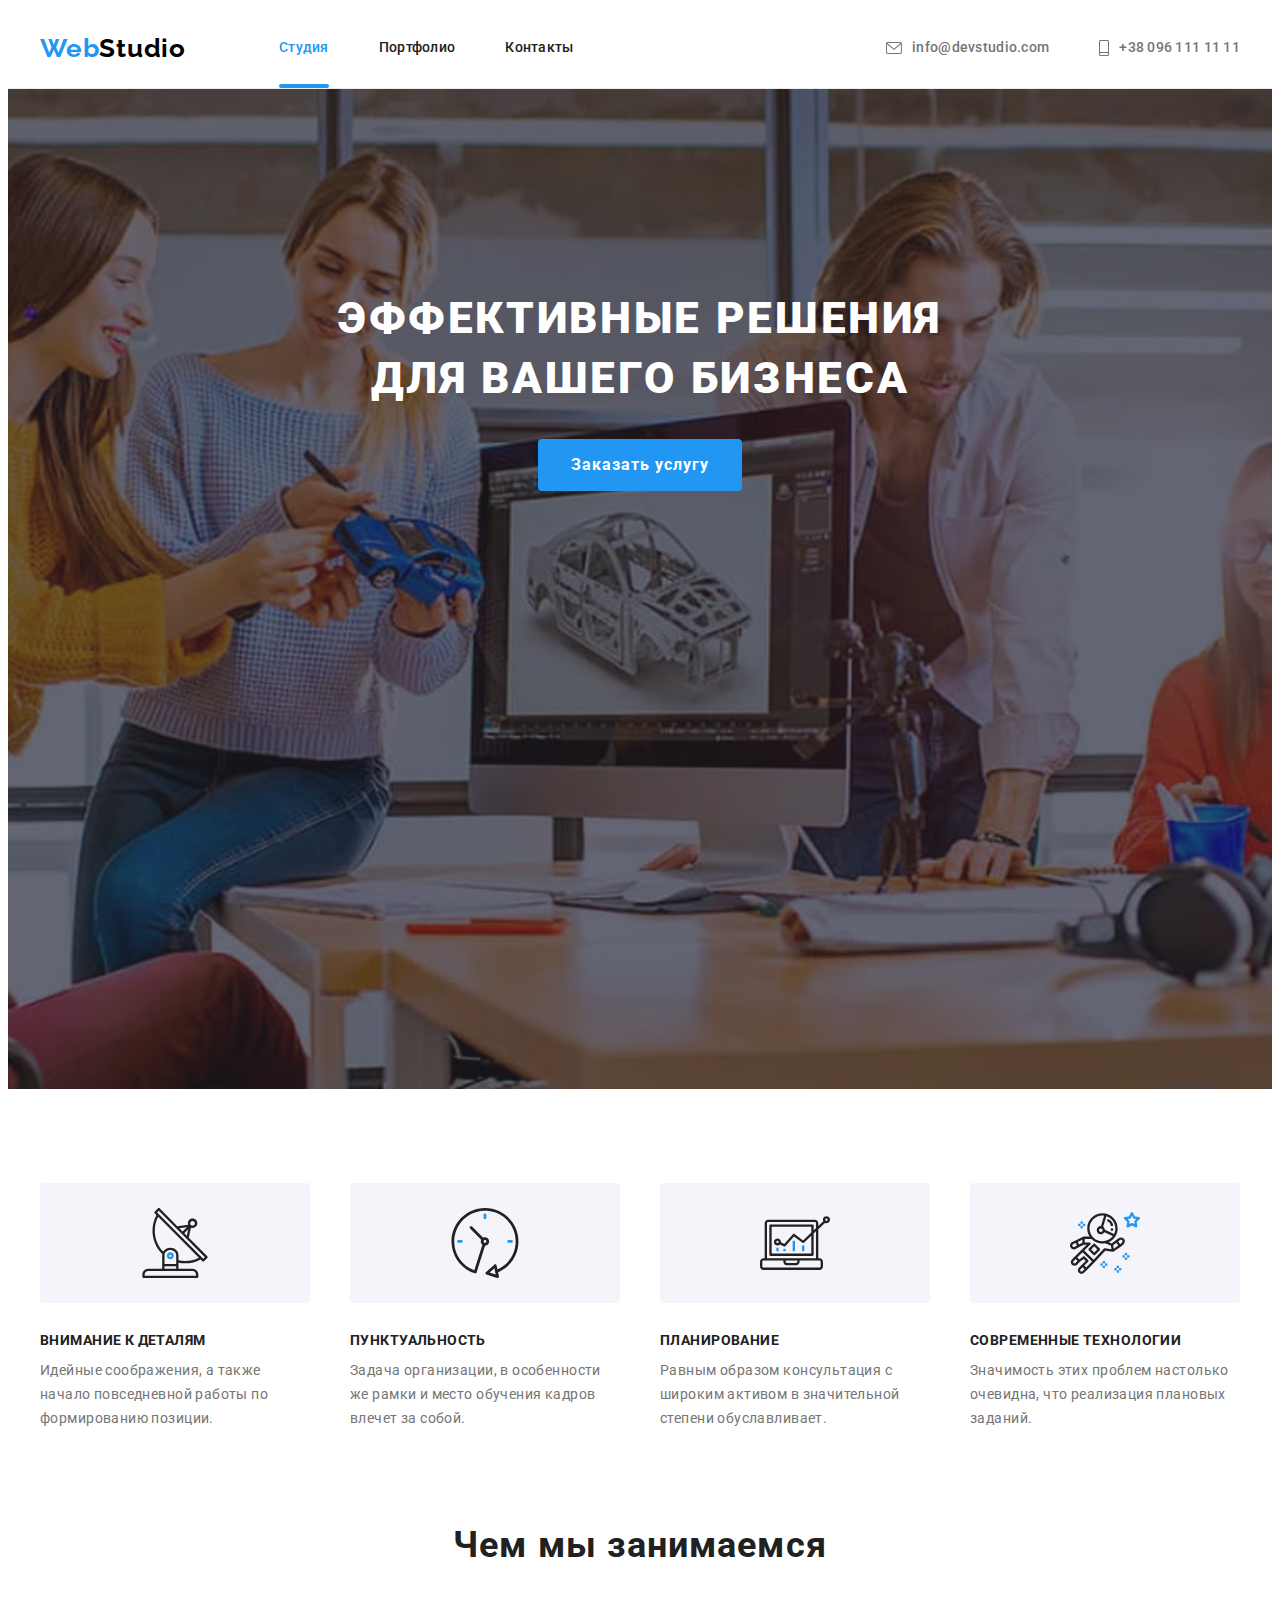
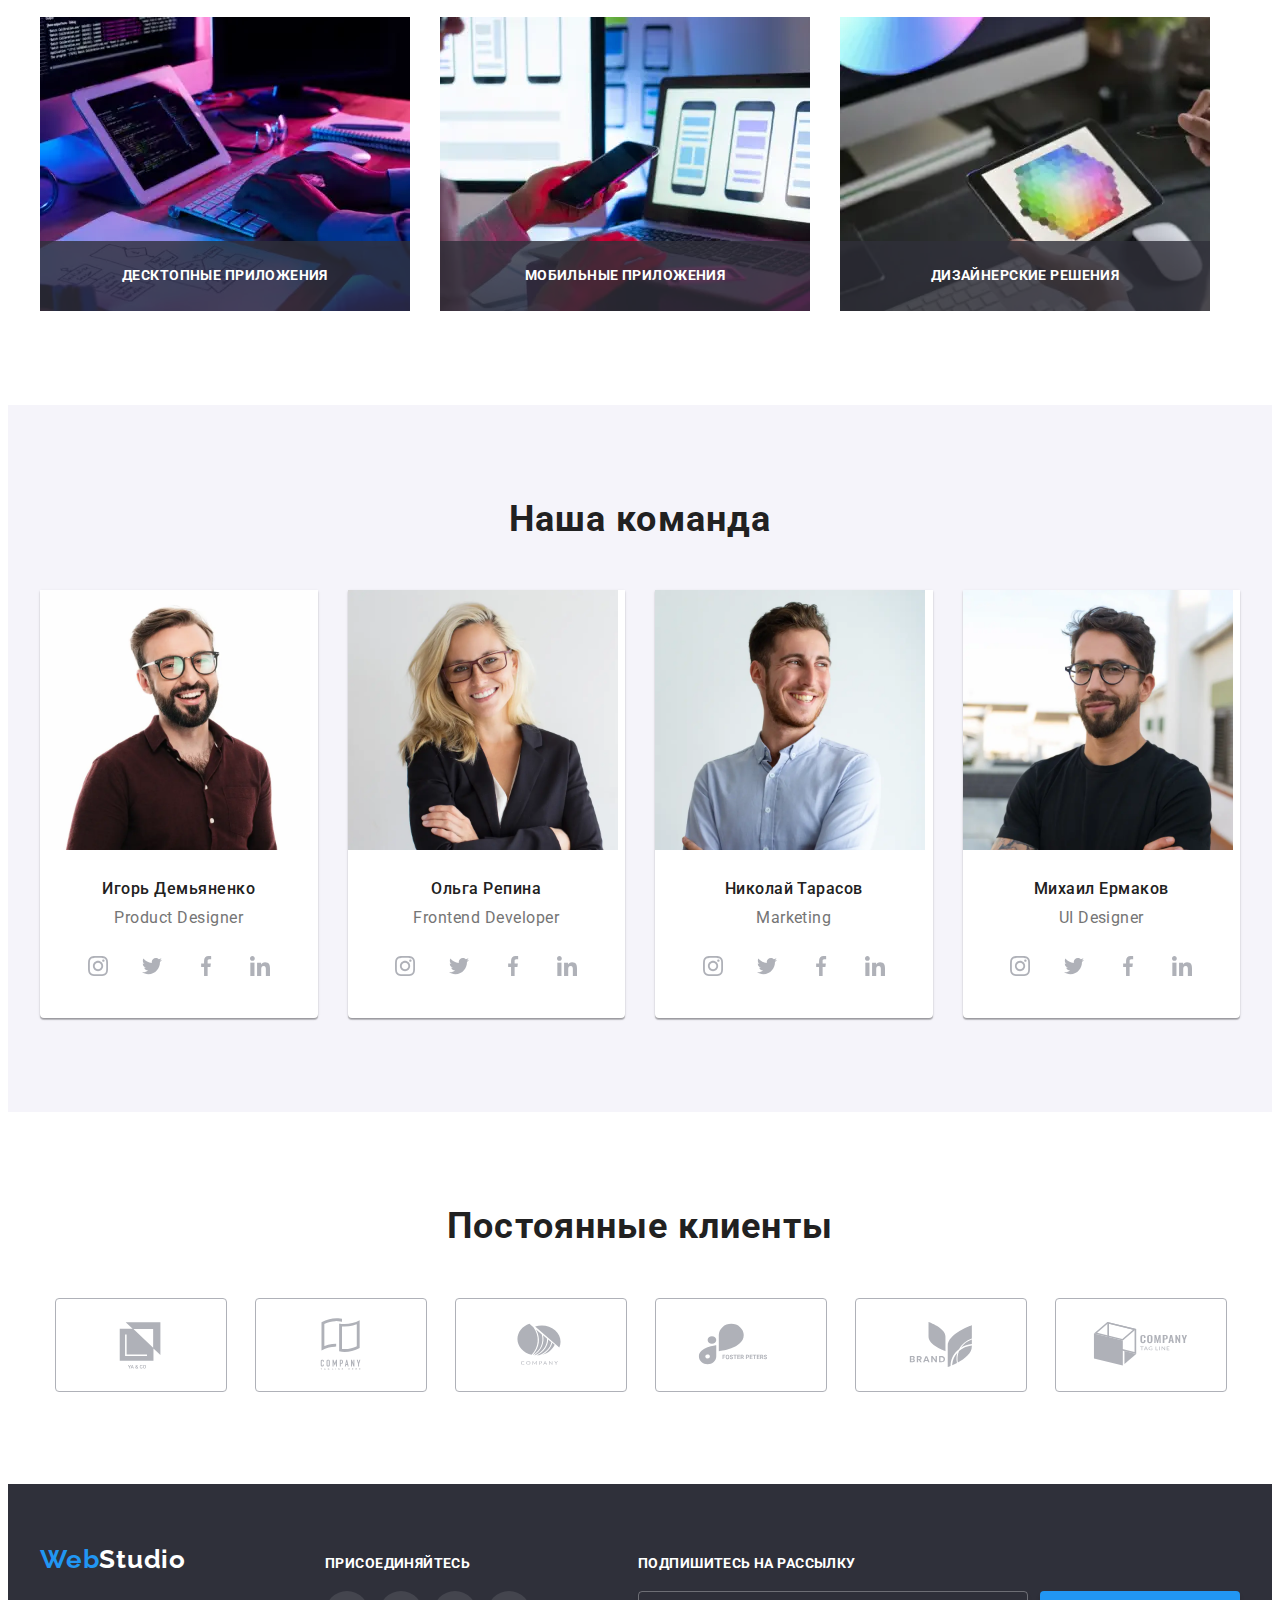
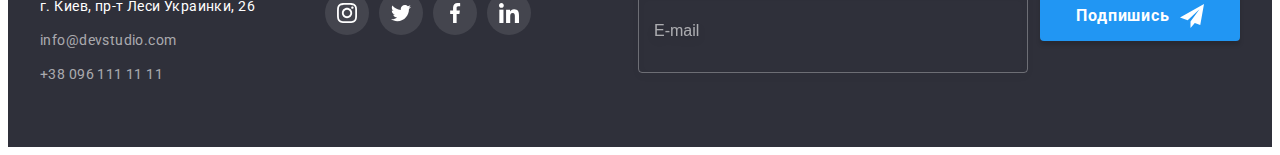
==== index.html @ 3ea46f01 "basic files for homework 7" ====
<!DOCTYPE html>
<html lang="ru">

<head>
  <meta charset="UTF-8" />
  <meta http-equiv="X-UA-Compatible" content="IE=edge" />
  <meta name="viewport" content="width=device-width, initial-scale=1.0" />
  <title>Studio</title>
  <link rel="preconnect" href="https://fonts.googleapis.com" />
  <link rel="preconnect" href="https://fonts.gstatic.com" crossorigin />
  <link href="https://fonts.googleapis.com/css2?family=Raleway:wght@700&family=Roboto:wght@400;500;700;900&display=swap"
    rel="stylesheet" />
  <link rel="stylesheet" href="https://cdnjs.cloudflare.com/ajax/libs/modern-normalize/1.1.0/modern-normalize.min.css"
    integrity="sha512-wpPYUAdjBVSE4KJnH1VR1HeZfpl1ub8YT/NKx4PuQ5NmX2tKuGu6U/JRp5y+Y8XG2tV+wKQpNHVUX03MfMFn9Q=="
    crossorigin="anonymous" referrerpolicy="no-referrer" />
  <link rel="stylesheet" href="./css/styles.css" />
</head>

<body>
  <!-- Header-->
  <header class="header">
    <div class="container">
      <!--Main Navigation-->
      <nav class="header-nav">
        <a href="./index.html" lang="en" class="header-logo link">
          <span class="logo-accent">Web</span>Studio
        </a>
        <ul class="header-list list">
          <li class="header-item">
            <a href="" class="header-link link active">Студия</a>
          </li>
          <li class="header-item">
            <a href="./portfolio.html" class="header-link link">Портфолио</a>
          </li>
          <li class="header-item">
            <a href="" class="header-link link"> Контакты</a>
          </li>
        </ul>
      </nav>
      <!-- Header Contacts-->
      <ul class="header-contacts-list list">
        <li class="header-item">
          <a href="mailto:info@devstudio.com" class="header-email link">
            <svg class="heder-mail-icon" width="16" height="12">
              <use href="./images/icons.svg#mail"></use>
            </svg>
            info@devstudio.com</a>
        </li>
        <li class="header-item">
          <a href="tel:+380961111111" class="header-tel link">
            <svg class="heder-tel-icon" width="10" height="16">
              <use href="./images/icons.svg#tel"></use>
            </svg>
            +38 096 111 11 11</a>
        </li>
      </ul>
    </div>
  </header>
  <!-- Main Content-->
  <main>
    <!-- Hero-->
    <section class="hero">

      <div class="container">
        <h1 class="hero-title">Эффективные решения для вашего бизнеса</h1>
        <button type="button" class="hero-btn" data-modal-open>Заказать услугу</button>
      </div>

    </section>
    <!-- Features-->
    <section class="features">
      <div class="container">
        <h2 class="features-title visually-hidden">Наши особенности</h2>
        <ul class="features-list list">
          <li class="features-item">
            <div class="features-thumb">
              <svg class="features-icon" width="70" height="70">
                <use href="./images/icons.svg#antenna"></use>
              </svg>
            </div>
            <h3 class="features-subtitle">Внимание к деталям</h3>
            <p class="features-text">
              Идейные соображения, а также начало повседневной работы по формированию позиции.
            </p>
          </li>
          <li class="features-item">
            <div class="features-thumb">
              <svg class="features-icon" width="70" height="70">
                <use href="./images/icons.svg#clock"></use>
              </svg>
            </div>
            <h3 class="features-subtitle">Пунктуальность</h3>
            <p class="features-text">
              Задача организации, в особенности же рамки и место обучения кадров влечет за собой.
            </p>
          </li>
          <li class="features-item">
            <div class="features-thumb">
              <svg class="features-icon" width="70" height="70">
                <use href="./images/icons.svg#diagram"></use>
              </svg>
            </div>
            <h3 class="features-subtitle">Планирование</h3>
            <p class="features-text">
              Равным образом консультация с широким активом в значительной степени обуславливает.
            </p>
          </li>
          <li class="features-item">
            <div class="features-thumb">
              <svg class="features-icon" width="70" height="70">
                <use href="./images/icons.svg#astronaut"></use>
              </svg>
            </div>
            <h3 class="features-subtitle">Современные технологии</h3>
            <p class="features-text">
              Значимость этих проблем настолько очевидна, что реализация плановых заданий.
            </p>
          </li>
        </ul>
      </div>

    </section>
    <!-- PRODUCTS -->
    <section class="products">
      <div class="container">
        <h2 class="products-title">Чем мы занимаемся</h2>
        <ul class="products-list list">
          <li class="products-item">
            <img src="./images/box1.webp" alt="Десктопные приложения" width="370" />
            <h3 class="products-item-title">Десктопные приложения</h3>
          </li>
          <li class="products-item">
            <img src="./images/box2.webp" alt="Мобильные приложения" width="370" />
            <h3 class="products-item-title">Мобильные приложения</h3>
          </li>
          <li class="products-item">
            <img src="./images/box3.webp" alt="Дизайнерские решения" width="370" />
            <h3 class="products-item-title">Дизайнерские решения</h3>
          </li>
        </ul>
      </div>
    </section>
    <!--  Our team-->
    <section class="team">
      <div class="container">
        <h2 class="team-title">Наша команда</h2>
        <ul class="team-list list">
          <li class="team-item">
            <img src="./images/photo1.webp" alt="Игорь Демьяненко - разработчик продукта" width="270" />
            <div class="team-title-wrap">
              <h3 class="team-subtitle">Игорь Демьяненко</h3>
              <p lang="en" class="team-text">Product Designer</p>
              <ul class="masters-soc-list list">
                <li class="masters-soc-item"><a href="" class="master-soc-link link">
                    <svg class="masters-soc-icon" width="20" height="20">
                      <use href="./images/icons.svg#instagram"></use>
                    </svg>
                  </a></li>
                <li class="masters-soc-item"><a href="" class="master-soc-link link">
                    <svg class="masters-soc-icon" width="20" height="20">
                      <use href="./images/icons.svg#twitter"></use>
                    </svg>
                  </a></li>
                <li class="masters-soc-item"><a href="" class="master-soc-link link">
                    <svg class="masters-soc-icon" width="20" height="20">
                      <use href="./images/icons.svg#facebook"></use>
                    </svg>
                  </a></li>
                <li class="masters-soc-item"><a href="" class="master-soc-link link">
                    <svg class="masters-soc-icon" width="20" height="20">
                      <use href="./images/icons.svg#linkedin"></use>
                    </svg>
                  </a></li>
              </ul>
            </div>
          </li>
          <li class="team-item">
            <img src="./images/photo2.webp" alt="Ольга Репина - фронтенд разработчик" width="270" />
            <div class="team-title-wrap">
              <h3 class="team-subtitle">Ольга Репина</h3>
              <p lang="en" class="team-text">Frontend Developer</p>
              <ul class="masters-soc-list list">
                <li class="masters-soc-item"><a href="" class="master-soc-link link">
                    <svg class="masters-soc-icon" width="20" height="20">
                      <use href="./images/icons.svg#instagram"></use>
                    </svg>
                  </a></li>
                <li class="masters-soc-item"><a href="" class="master-soc-link link">
                    <svg class="masters-soc-icon" width="20" height="20">
                      <use href="./images/icons.svg#twitter"></use>
                    </svg>
                  </a></li>
                <li class="masters-soc-item"><a href="" class="master-soc-link link">
                    <svg class="masters-soc-icon" width="20" height="20">
                      <use href="./images/icons.svg#facebook"></use>
                    </svg>
                  </a></li>
                <li class="masters-soc-item"><a href="" class="master-soc-link link">
                    <svg class="masters-soc-icon" width="20" height="20">
                      <use href="./images/icons.svg#linkedin"></use>
                    </svg>
                  </a></li>
              </ul>
            </div>
          </li>
          <li class="team-item">
            <img src="./images/photo3.webp" alt="Николай Тарасов - маркетинг менеджер" width="270" />
            <div class="team-title-wrap">
              <h3 class="team-subtitle">Николай Тарасов</h3>
              <p lang="en" class="team-text">Marketing</p>
              <ul class="masters-soc-list list">
                <li class="masters-soc-item"><a href="" class="master-soc-link link">
                    <svg class="masters-soc-icon" width="20" height="20">
                      <use href="./images/icons.svg#instagram"></use>
                    </svg>
                  </a></li>
                <li class="masters-soc-item"><a href="" class="master-soc-link link">
                    <svg class="masters-soc-icon" width="20" height="20">
                      <use href="./images/icons.svg#twitter"></use>
                    </svg>
                  </a></li>
                <li class="masters-soc-item"><a href="" class="master-soc-link link">
                    <svg class="masters-soc-icon" width="20" height="20">
                      <use href="./images/icons.svg#facebook"></use>
                    </svg>
                  </a></li>
                <li class="masters-soc-item"><a href="" class="master-soc-link link">
                    <svg class="masters-soc-icon" width="20" height="20">
                      <use href="./images/icons.svg#linkedin"></use>
                    </svg>
                  </a></li>
              </ul>
            </div>
          </li>
          <li class="team-item">
            <img src="./images/photo4.webp" alt="Михаил Ермаков - разработчик интерфейса" width="270" />
            <div class="team-title-wrap">
              <h3 class="team-subtitle">Михаил Ермаков</h3>
              <p lang="en" class="team-text">UI Designer</p>
              <ul class="masters-soc-list list">
                <li class="masters-soc-item"><a href="" class="master-soc-link link">
                    <svg class="masters-soc-icon" width="20" height="20">
                      <use href="./images/icons.svg#instagram"></use>
                    </svg>
                  </a></li>
                <li class="masters-soc-item"><a href="" class="master-soc-link link">
                    <svg class="masters-soc-icon" width="20" height="20">
                      <use href="./images/icons.svg#twitter"></use>
                    </svg>
                  </a></li>
                <li class="masters-soc-item"><a href="" class="master-soc-link link">
                    <svg class="masters-soc-icon" width="20" height="20">
                      <use href="./images/icons.svg#facebook"></use>
                    </svg>
                  </a></li>
                <li class="masters-soc-item"><a href="" class="master-soc-link link">
                    <svg class="masters-soc-icon" width="20" height="20">
                      <use href="./images/icons.svg#linkedin"></use>
                    </svg>
                  </a></li>
              </ul>
            </div>
          </li>
        </ul>
      </div>
    </section>
    <section class="clients">
      <div class="container">
        <h2 class="clients-title">Постоянные клиенты</h2>
        <ul class="clients-list list">
          <li class="clients-item">
            <a href="" class="clients-link">
              <svg class="clients-icon" width="106" height="60">
                <use href="./images/icons.svg#clients1"></use>
              </svg>
            </a>
          </li>
          <li class="clients-item">
            <a href="" class="clients-link">
              <svg class="clients-icon" width="106" height="60">
                <use href="./images/icons.svg#clients2"></use>
              </svg>
            </a>
          </li>
          <li class="clients-item">
            <a href="" class="clients-link">
              <svg class="clients-icon" width="106" height="60">
                <use href="./images/icons.svg#clients3"></use>
              </svg>
            </a>
          </li>
          <li class="clients-item">
            <a href="" class="clients-link">
              <svg class="clients-icon" width="106" height="60">
                <use href="./images/icons.svg#clients"></use>
              </svg>
            </a>
          </li>
          <li class="clients-item">
            <a href="" class="clients-link">
              <svg class="clients-icon" width="106" height="60">
                <use href="./images/icons.svg#clients5"></use>
              </svg>
            </a>
          </li>
          <li class="clients-item">
            <a href="" class="clients-link">
              <svg class="clients-icon" width="106" height="60">
                <use href="./images/icons.svg#clients6"></use>
              </svg>
            </a>
          </li>

        </ul>
      </div>
    </section>

  </main>
  <!--Footer-->
  <footer class="footer">
    <div class="container">
      <div class="footer-address-wrap">
        <a href="./index.html" lang="en" class="footer-logo link">
          <span class="logo-accent">Web</span>Studio
        </a>
        <address class="address">
          <ul class="footer-list list">
            <li class="footer-item">
              <a href="" class="footer-address link"> г. Киев, пр-т Леси Украинки, 26</a>
            </li>
            <li class="footer-item">
              <a href="mailto:info@devstudio.com" class="footer-email link">info@devstudio.com</a>
            </li>
            <li class="footer-item">
              <a href="tel:+380961111111" class="footer-tel link">+38 096 111 11 11</a>
            </li>
          </ul>
        </address>
      </div>
      <div class="footer-soc">
        <p class="footer-soc-title">присоединяйтесь</p>
        <ul class="footer-soc-list list">
          <li class="footer-soc-item"><a href="" class="footer-soc-link link">
              <svg class="footer-soc-icon" width="20" height="20">
                <use href="./images/icons.svg#instagram"></use>
              </svg>
            </a></li>
          <li class="footer-soc-item"><a href="" class="footer-soc-link link">
              <svg class="footer-soc-icon" width="20" height="20">
                <use href="./images/icons.svg#twitter"></use>
              </svg>
            </a></li>
          <li class="footer-soc-item"><a href="" class="footer-soc-link link">
              <svg class="footer-soc-icon" width="20" height="20">
                <use href="./images/icons.svg#facebook"></use>
              </svg>
            </a></li>
          <li class="footer-soc-item"><a href="" class="footer-soc-link link">
              <svg class="footer-soc-icon" width="20" height="20">
                <use href="./images/icons.svg#linkedin"></use>
              </svg>
            </a></li>
        </ul>
      </div>
      <div class="footer-connect">
        <p class="footer-soc-title">Подпишитесь на рассылку
        </p>
        <form class="subscribe-form">
          <label for="subscribe-email" class="input-label visually-hidden">E-mail</label>
          <input type="email" name="subscribe-email" placeholder="E-mail" class="subscribe-input" required
            id="subscribe-email">
          <button type="submit" class="hero-btn subscribe-btn">Подпишись
            <svg class="footer-subscribe-icon" width="24" height="24">
              <use href="./images/icons.svg#icon-send"></use>
            </svg>
          </button>
        </form>
      </div>
    </div>
  </footer>
  <div class="backdrop is-hidden" data-modal>
    <div class="modal">
      <button type="button" class="modal-close-btn" data-modal-close>
        <svg class="close-btn" width="18" height="18">
          <use href="./images/icons.svg#close"></use>
        </svg>
      </button>
      <p class="modal-title">Оставьте свои данные, мы вам перезвоним</p>
      <form class="modal-form">
        <div class="modal-field">

          <label for="user-name" class="input-label">Имя</label>
          <div class="input-wrap">
            <input type="text" name="user-name" class="modal-input" required id="user-name">
            <svg class="input-icon" width="12" height="12">
              <use href="./images/icons.svg#person"></use>
            </svg>
          </div>
        </div>
        <div class="modal-field">
          <label for="user-tel" class="input-label">Телефон</label>
          <div class="input-wrap">
            <input type="tel" name="user-tel" class="modal-input" required maxlength="10" id="user-tel">
            <svg class="input-icon" width="12" height="12">
              <use href="./images/icons.svg#tel2"></use>
            </svg>
          </div>
        </div>
        <div class="modal-field">
          <label for="user-email" class="input-label">Почта</label>
          <div class="input-wrap">
            <input type="email" name="user-email" class="modal-input" required id="user-email">
            <svg class="input-icon" width="12" height="12">
              <use href="./images/icons.svg#email"></use>
            </svg>
          </div>
        </div>
        <div class="modal-field margin-btm-20">
          <label for="modal-text" class="input-label">Коментарий</label>
          <textarea name="modal-text" id="modal-text" class="modal-text" placeholder="Введите текст"></textarea>
        </div>
        <div class="modal-field margin-btm-30">
          <input type="checkbox" name="privacy" id="privacy" class="input-check visually-hidden">
          <label for="privacy" class="check-text">Соглашаюсь с рассылкой и принимаю <a href=""> Условия
              договора</a></label>
        </div>
        <button type="submit" class="hero-btn">Отправить</button>
      </form>
    </div>
  </div>
  <script src="./js/modal.js"></script>
</body>

</html>
---- css/styles.css ----
:root {
    --logo-dark-color:#000000;
    --logo-light-color: #FFFFFF;;
    --header-nav-color:#212121;
    --header-contacts-color:#757575;
    --main-title-color: #ffffff;
    --second-title-color: #212121;
    --border-check-color: #212121;
    --main-text-color: #757575;
    --accent-color: #2196F3;
    --main-btn-color: #2196F3;
    --second-btn-color: #F5F4FA;
    --main-bg-color: #2F303A;
    --team-card-bg: #FFFFFF;
    --footer-contacts-color: rgba(255, 255, 255, 0.6);
    --main-font: "Roboto", sans-serif;
}


/* ---------- reset styles -------------*/
p, h1, h2, h3, h4, h5, h6 {
    margin: 0;
}

ul {
    margin: 0;
    padding-left: 0;
}

button {
    cursor: pointer;
}

a {
    color: inherit;
}

img {
    display: block;
}

body {
    font-family: var(--main-font);
    color: var(--main-text-color);
}

.list {
    list-style: none;
}

.link {
    text-decoration: none;
}

a.active {
    color: var(--accent-color);
    position: relative;
}

a.active::after {
    content: '';
    display: block;
    height: 4px;
    width: 100%;
    background: var(--accent-color);
    border-color: var(--accent-color);
    border-radius: 2px;
    position:absolute;
bottom: 0;
}


.visually-hidden {
    position: absolute;
    white-space: nowrap;
    width: 1px;
    height: 1px;
    overflow: hidden;
    border: 0;
    padding: 0;
    clip: rect(0, 0, 0, 0);
    clip-path: inset(50%);
    margin: -1px;
}

.container {
    width: 1200px;
    margin: 0 auto;
    padding-left: 15px;
    padding-right: 15px;

}


/*--------- HEADER STYLES --------- */
.header {
    border-bottom: 1px solid #ECECEC;
    
}
.header .container {
    display: flex;
    align-items: center;
}

.header-nav {
    display: flex;
    align-items: center;
}


.header-logo {
    font-family: 'Raleway';
    font-weight: 700;
    font-size: 26px;
    line-height: 1.19;
    letter-spacing: 0.03em;
    color: var(--logo-dark-color);
    margin-right: 93px;
    padding: 24px 0;
}

.logo-accent   {
    color:var(--accent-color);
}

.header-link,
.header-tel,
.header-email {
    font-weight: 500;
    font-size: 14px;
    line-height: 1.14;
    letter-spacing: 0.02em;
    color: var(--header-nav-color);
    display: inline-block;
    padding: 32px 0;
    transition: color 250ms cubic-bezier(0.4, 0, 0.2, 1);
    
        
}

.header-tel,
.header-email {
    color: var(--header-contacts-color);
    display: flex;
    justify-content: center;
    align-items: center;
    
}

.heder-mail-icon,
.heder-tel-icon {
    margin-right: 10px;
    fill: currentColor;
}


.header-link:hover,
.header-link:focus,
.header-tel:hover,
.header-tel:focus,
.header-email:hover,
.header-email:focus {
    color: var(--accent-color);
}


.header-list, .header-contacts-list {
    display: flex;
    align-items: center;
}

.header-item:not(:last-child) {
    margin-right: 50px;
}


.header-contacts-list {
    margin-left: auto;
}



/*--------- HERO STYLES --------- */
.hero {
    background-color: var(--main-bg-color);
    max-width: 1600px;
        
        height: 600px;
        margin: 0 auto;
        background-image:
            linear-gradient(to right, rgba(47, 48, 58, 0.4), rgba(47, 48, 58, 0.4)),
            url(../images/herobg.jpg);
        background-repeat: no-repeat;
        background-position: center;
        background-size: cover;
        padding: 200px 0;
}

/*--- 
.hero-bg {
    width: 1600px;
    min-width: 1200px;
    height: 600px;
    margin: 0 auto;
    background-image:
        linear-gradient(to right, rgba(47, 48, 58, 0.4), rgba(47, 48, 58, 0.4)),
        url(../images/herobg.jpg);
    background-repeat: no-repeat;
    background-position: center;
    background-size: cover;

}
*/
    
.hero .container{
    text-align: center;
    
    
}

.hero-title {
    font-weight: 900;
    font-size: 44px;
    line-height: 1.36;
    letter-spacing: 0.06em;
    text-transform: uppercase;
    color:var(--main-title-color);
    max-width: 696px;
    display: block;
    margin: 0 auto;
    margin-bottom: 30px;
    
}

.hero-btn {
    font-family: inherit;
    font-weight: 700;
    font-size: 16px;
    line-height: 1.88;
    letter-spacing: 0.06em;
    color: #FFFFFF;
    background: var(--main-btn-color);
    display: block;
    min-width: 200px;
    min-height: 50px;
    padding: 10px 32px;
    border: 1px solid transparent;
    border-radius: 4px;
    margin: 0 auto;
    transition: background 250ms cubic-bezier(0.4, 0, 0.2, 1);
    transition: box-shadow 250ms cubic-bezier(0.4, 0, 0.2, 1);

}

.hero-btn:hover,
.hero-btn:focus {
    background: #188CE8;
    box-shadow: 0px 4px 4px rgba(0, 0, 0, 0.15);
}
 
/*--------- Features STYLES --------- */
.features {
    padding-top: 94px;
    padding-bottom: 94px;
}

.features-list {
    display: flex;
    justify-content: space-between;
}

.features-item {
    width: 270px;
}

.features-thumb {
    height: 120px;
    margin-bottom: 30px;
    display: flex;
    justify-content: center;
    align-items: center;
    background: #F5F4FA;
    border-radius: 4px;

}


.features-item + .features-item {
    margin-left: 30px;
}

.features-subtitle {
    font-weight: 700;
    font-size: 14px;
    line-height: 1.14;
    letter-spacing: 0.03em;
    text-transform: uppercase;
    color: var(--second-title-color);
    margin-bottom: 10px;
}

.features-text {
    font-size: 14px;
    line-height: 1.71;
    letter-spacing: 0.03em;
}

/*--------- Products STYLES --------- */

.products {
    padding-bottom: 94px;
}

.products-list {
    display: flex;
}

.products-item {

position: relative;
}

.products-item +.products-item {
    margin-left: 30px;
}


.products-item-title {
    display: flex;
    font-style: normal;
font-weight: 700;
font-size: 14px;
line-height: 1.14;
text-align: center;
letter-spacing: 0.03em;
text-transform: uppercase;
background: rgba(47, 48, 58, 0.8);
color: #FFFFFF;
width: 100%;
height: 70px;
position: absolute;
left: 0;
bottom: 0;
align-items: center;
justify-content: center;
}

.products-title {
    font-weight: 700;
    font-size: 36px;
    line-height: 1.16;
    text-align: center;
    letter-spacing: 0.03em;
    color: var(--second-title-color);
    margin-bottom: 50px;
}

/*--------- TEAM STYLES --------- */

.team {
    background-color: #F5F4FA;
    padding-top: 94px;
    padding-bottom: 94px;
}

.team-list {
    display: flex;
    margin: -15px;
}

.team-item {
    flex-basis: calc(100% / 3 - 30px);
    margin: 15px;
    
    background-color: var(--team-card-bg);
    box-shadow: 0px 1px 3px rgba(0, 0, 0, 0.12),
     0px 1px 1px rgba(0, 0, 0, 0.14),
      0px 2px 1px rgba(0, 0, 0, 0.2);
    border-radius: 0px 0px 4px 4px;
   
}

.team-title-wrap {
    padding: 30px 0;
}



.team-title {
    font-weight: 700;
    font-size: 36px;
    line-height: 1.16;
    text-align: center;
    letter-spacing: 0.03em;
    color: var(--second-title-color);
    margin-bottom: 50px;
}


.team-subtitle {
    font-weight: 500;
    font-size: 16px;
    line-height: 1.18;
    text-align: center;
    letter-spacing: 0.03em;
    color: var(--second-title-color);
    margin-bottom: 10px;
}

.team-text {
    font-size: 16px;
    line-height: 1.18;
    text-align: center;
    letter-spacing: 0.03em;
    margin-bottom: 16px;
}

.masters-soc-list {
    display: flex;
    justify-content: center;
}

.masters-soc-item {
    width: 44px;
    height: 44px;
    margin-left: 10px;
}

.masters-soc-item:first-child {
    margin-left: 0;
}


.master-soc-link {
    display: flex;
    align-items: center;
    justify-content: center;
    width: 100%;
    height: 100%;
    border-radius: 50%;
    color: #AFB1B8;
    transition: background-color 250ms cubic-bezier(0.4, 0, 0.2, 1),
                color 250ms cubic-bezier(0.4, 0, 0.2, 1);
   
}

.masters-soc-icon {
    fill: currentColor;
}

.master-soc-link:hover,
.master-soc-link:focus {
    background-color: var(--accent-color);
    color: #FFFFFF;
}


/*----------- CLIENTS ---------------*/

.clients {
    padding-top: 94px;
    padding-bottom: 94px;
    
}

.clients-title {
        font-weight: 700;
        font-size: 36px;
        line-height: 1.16;
        text-align: center;
        letter-spacing: 0.03em;
        color: var(--second-title-color);
         margin-bottom: 50px;
}

.clients-list {
    display: flex;
    justify-content: center;
}

.clients-item {
    width: 170px;
    height: 92px;
    
}

    
.clients-item:not(:last-child) {
    margin-right: 30px;
}

.clients-link {
    width: 100%;
    height: 100%;
    display: flex;
    justify-content: center;
    align-items: center;
    color: #AFB1B8;
    border: 1px solid #AFB1B8;
    border-radius: 4px;
    transition: color 250ms cubic-bezier(0.4, 0, 0.2, 1),
                border 250ms cubic-bezier(0.4, 0, 0.2, 1);
    
}

.clients-link:hover,
.clients-link:focus {
    color: var(--accent-color);
    border: 1px solid var(--accent-color);
    outline: transparent;
}

.clients-icon {
    fill: currentColor;
}

/*--------- Footer STYLES --------- */
.footer {
    background-color: var(--main-bg-color);
    padding-top: 60px;
    padding-bottom: 60px;
}

.footer-logo {
    font-family: 'Raleway';
    font-weight: 700;
    font-size: 26px;
    line-height: 1.19;
    letter-spacing: 0.03em;
    color: var(--logo-light-color);
    margin-bottom: 20px;
    display: inline-block;
}

.footer-logo span {
    color: var(--accent-color);
}

.address {
    font-style: normal;
    font-size: 14px;
    line-height: 1.71;
    letter-spacing: 0.03em;
    
}

.footer-address-wrap {
    color: #FFFFFF;
}

.footer-item:not(:last-child) {
    margin-bottom: 10px;
}

.footer-email,
.footer-tel {
    color: var(--footer-contacts-color);
    transition: color 250ms cubic-bezier(0.4, 0, 0.2, 1);
}

.footer-address, 
.footer-link {
    transition: color 250ms cubic-bezier(0.4, 0, 0.2, 1);
}

.footer-address:hover,
.footer-address:focus,
.footer-link:hover,
.footer-link:focus,
.footer-tel:hover,
.footer-tel:focus,
.footer-email:hover,
.footer-email:focus {
    color: var(--accent-color);
}

.footer .container {
    display: flex;
    align-items: baseline;
}

.footer-address-wrap {
    margin-right: 70px;
}
.footer-soc {
    margin-right: auto;
}
.footer-soc-title {
    font-weight: 700;
        font-size: 14px;
        line-height: 16px;
        letter-spacing: 0.03em;
        text-transform: uppercase;
        color: var(--main-title-color);
        margin-bottom: 20px;
}


.footer-soc-list {
    display: flex;
    justify-content: center;
}

.footer-soc-item {
    width: 44px;
    height: 44px;
    margin-left: 10px;
}

.footer-soc-item:first-child {
    margin-left: 0;
}


.footer-soc-link {
    display: flex;
    align-items: center;
    justify-content: center;
    width: 100%;
    height: 100%;
    border-radius: 50%;
    color: #FFFFFF;
    background: rgba(255, 255, 255, 0.1);
    transition: background-color 250ms cubic-bezier(0.4, 0, 0.2, 1);

}

.footer-soc-icon {
    fill: currentColor;
}

.footer-soc-link:hover,
.footer-soc-link:focus {
    background-color: var(--accent-color);
    
}


.subscribe-form {
    display: flex;
   
}
.subscribe-input {
    width: 358px;
    height: 50px;
    background-color: transparent;
    border: 1px solid rgba(255, 255, 255, 0.3);
        filter: drop-shadow(0px 4px 4px rgba(0, 0, 0, 0.15));
        border-radius: 4px;
        outline: transparent;
        padding: 15px;
        margin-right: 12px;
        color: rgba(255, 255, 255, 0.6);
}

.subscribe-btn {
    box-shadow: 0px 4px 4px rgba(0, 0, 0, 0.15);
    color:#FFFFFF;
    display: flex;
    justify-content: center;
    align-items: center;
    height: 50px;
}

.footer-subscribe-icon {
    fill: currentColor;
    margin-left: 10px;
}

.subscribe-input::placeholder {
font-style: normal;
font-weight: 400;
font-size: 16px;
line-height: 1.25;
color: rgba(255, 255, 255, 0.6);
}

.subscribe-input:focus {
    border-color:var(--accent-color)
    
}
/*-----------MODAL------------------*/

.backdrop {
    position: fixed;
    top: 0;
    left: 0;
    width: 100%;
    height: 100%;
    background: rgba(0, 0, 0, 0.2);
    transition: opacity 250ms cubic-bezier(0.4, 0, 0.2, 1), 
                visibility 250ms cubic-bezier(0.4, 0, 0.2, 1);
}

.backdrop.is-hidden .modal {
    transform: translate(-50%, -50%) scale(0);
}

.modal {
    position: absolute;
    top: 50%;
    left:50%;
    transform: translate(-50%,-50%) scale(1);
    width: 528px;
    min-height: 581px;
    background: #FFFFFF;
        box-shadow: 0px 1px 3px rgba(0, 0, 0, 0.12), 0px 1px 1px rgba(0, 0, 0, 0.14), 0px 2px 1px rgba(0, 0, 0, 0.2);
        border-radius: 4px;
        transition: transform 250ms cubic-bezier(0.4, 0, 0.2, 1);
    padding: 40px;
}


.modal-title {
    font-weight: 700;
        font-size: 20px;
        line-height: 1.15;
        text-align: center;
        letter-spacing: 0.03em;
        margin-bottom: 12px;
        color: var(--second-title-color:);
}

.input-label {
    font-weight: 400;
        font-size: 12px;
        line-height: 1.16;
        letter-spacing: 0.01em;
       color: var(--main-text-color);
       display: block;
       margin-bottom: 4px;
}

.modal-field {
    margin-bottom: 10px;
}



.modal-field.margin-btm-20 {
    margin-bottom: 20px;
}

.modal-field.margin-btm-30 {
    margin-bottom: 30px;
}


.input-wrap {
    position: relative;
}
.modal-input {
        width: 100%;
        height: 40px;
        border: 1px solid rgba(33, 33, 33, 0.2);
        border-radius: 4px;
        background-color: transparent;
        padding-left: 35px;
        outline: transparent;
        transition: border-color 250ms cubic-bezier(0.4, 0, 0.2, 1);
}

.modal-input:focus {
    border-color: var(--accent-color);
    
}
.modal-input:focus + .input-icon {
    fill: var(--accent-color);
    
}

.input-icon {
    position: absolute;
    left: 15px;
    top: 50%;
    transform: translateY(-50%);
    transition: fill 250ms cubic-bezier(0.4, 0, 0.2, 1);

}

.modal-text {
    width: 100%;
    height: 120px;
    
        border: 1px solid rgba(33, 33, 33, 0.2);
        border-radius: 4px;
        padding: 12px 16px;
        resize: none;
        transition: border-color 250ms cubic-bezier(0.4, 0, 0.2, 1);
        outline: transparent;
}

.modal-text:focus {
    border-color: var(--accent-color);
}

.modal-text::placeholder {
    font-weight: 400;
        font-size: 14px;
        line-height: 1,14;
        letter-spacing: 0.01em;
    
        color: rgba(117, 117, 117, 0.5);
}

.input-check:checked + .check-text::before {
    background-color: var(--accent-color);
    background-image: url(../images/che.svg);
    background-repeat: no-repeat;
    background-position: center;
    border-color: var(--accent-color);
    border-radius: 2px;
}

.input-check:focus + .check-text::before {
    border-color: var(--accent-color);
}
.check-text{
    font-weight: 400;
        font-size: 14px;
        line-height: 1.71;
        letter-spacing: 0.03em;
        display: flex;
        align-items: center;
        justify-content: center;
        color: var(--main-text-color);
}
.check-text::before {
    content: '';
    width: 16px;
    height: 15px;
    margin-right: 5px;
    border: 1px solid var(--border-check-color);
    border-radius: 2px;
}

.check-text a {
    color: var(--accent-color);
    margin-left: 5px;
}

.modal-close-btn {
    position: absolute;
    top:10px;
    right:10px;
    width: 30px;
    height: 30px;
    border: 1px solid rgba(0, 0, 0, 0.1);
    background-color: transparent;
    border-radius: 50%;
    display: flex;
    align-items: center;
    justify-content: center;
    outline: transparent;
    padding: 0;
    
}

.close-btn {
    transition: fill 250ms cubic-bezier(0.4, 0, 0.2, 1);
    
}


.close-btn:hover,
.close-btn:focus {
    fill: var(--accent-color);
}

.is-hidden {
    opacity: 0;
    visibility: hidden;
    pointer-events: none;
}

.no-scroll {
    overflow: hidden;
}



/*----------------PORTFOLIO STYLES--------------*/
/*------- Portfolio navigation ----------------*/
.portfolio  {
    padding: 94px 0;
}

.portfolio-nav {
    display: flex;
    justify-content: center;
    margin-bottom: 50px;
}

.portfolio-nav .portfolio-item {
    margin-left: 8px;   
}

.portfolio-nav .portfolio-item:first-child {
    margin-left: 0;
}

.portfolio-btn{
    font-family: inherit;
    font-weight: 500;
    font-size: 16px;
    line-height: 1.62;
    text-align: center;
    letter-spacing: 0.03em;
    color: #212121;
    background-color: var(--second-btn-color);
    cursor: pointer;
    padding: 6px 22px;
    border: 1px solid transparent;
    border-radius: 4px;
    transition: color 250ms cubic-bezier(0.4, 0, 0.2, 1),
                background-color 250ms cubic-bezier(0.4, 0, 0.2, 1),
                box-shadow 250ms cubic-bezier(0.4, 0, 0.2, 1);
}

.portfolio-btn:hover,
.portfolio-btn:focus {
    color: #ffffff;
    background-color: var(--main-btn-color);
    box-shadow: 0px 3px 1px rgba(0, 0, 0, 0.1), 0px 1px 2px rgba(0, 0, 0, 0.08), 0px 2px 2px rgba(0, 0, 0, 0.12);
}

/*------- Portfolio gallery ----------------*/
.portfolio-list {
    display: flex;
    flex-wrap: wrap;
    margin: -15px;
   
}

.portfolio-list .portfolio-item {
    flex-basis: calc(100% / 3 - 30px);
    margin: 15px;
    
}


.portfolio-link {
    display: block;
    transition: box-shadow 250ms cubic-bezier(0.4, 0, 0.2, 1);
    
    
}

.portfolio-link:hover,
.portfolio-link:focus {
box-shadow: 0px 1px 1px rgba(0, 0, 0, 0.12),
0px 4px 4px rgba(0, 0, 0, 0.06),
1px 4px 6px rgba(0, 0, 0, 0.16);
outline: transparent;
}
.portfolio-top-wrap {
    position: relative;
    overflow: hidden;
}

.portfolio-link:hover .portfolio-top-text,
.portfolio-link:focus .portfolio-top-text {
    transform: translateY(0);
}

.portfolio-top-text {
    position: absolute;
    top:0;
    font-weight: 400;
        font-size: 18px;
        line-height: 1.56;
        letter-spacing: 0.03em;
        color: #FFFFFF;
        background: rgba(33, 150, 243, 0.9);
        padding: 63px 24px;
        height: 100%;
        transform: translateY(101%);
        transition: transform 250ms cubic-bezier(0.4, 0, 0.2, 1);
        
}



.portfolio-title-wrap {
    padding: 20px 24px;
    border-bottom: 1px solid #EEEEEE;
    border-left: 1px solid #EEEEEE;
    border-right: 1px solid #EEEEEE;
    
}

.portfolio-subtitle {
    font-weight: 700;
    font-size: 18px;
    line-height: 2;
    letter-spacing: 0.06em;
    color: var(--second-title-color);
    margin-bottom: 4px;
}

.portfolio-text {
    font-size: 16px;
    line-height: 1.88;
    letter-spacing: 0.03em;
}
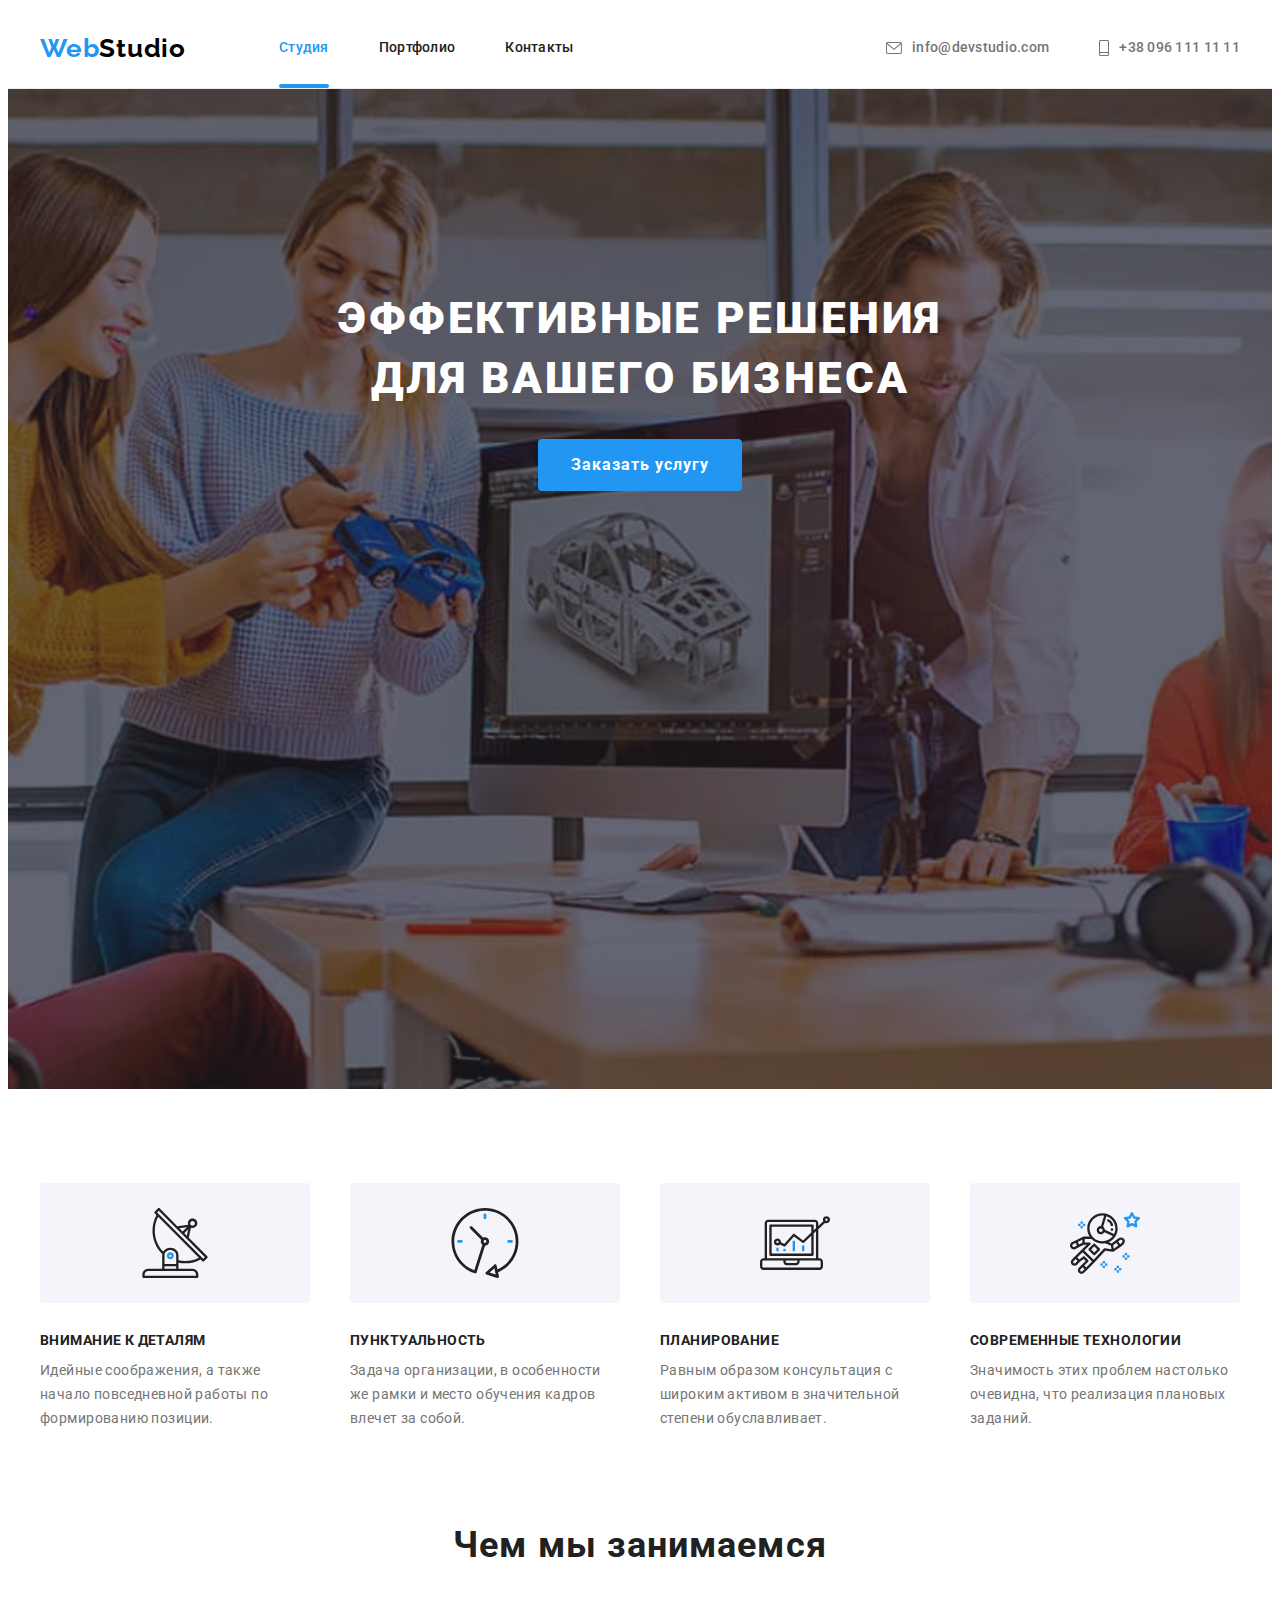
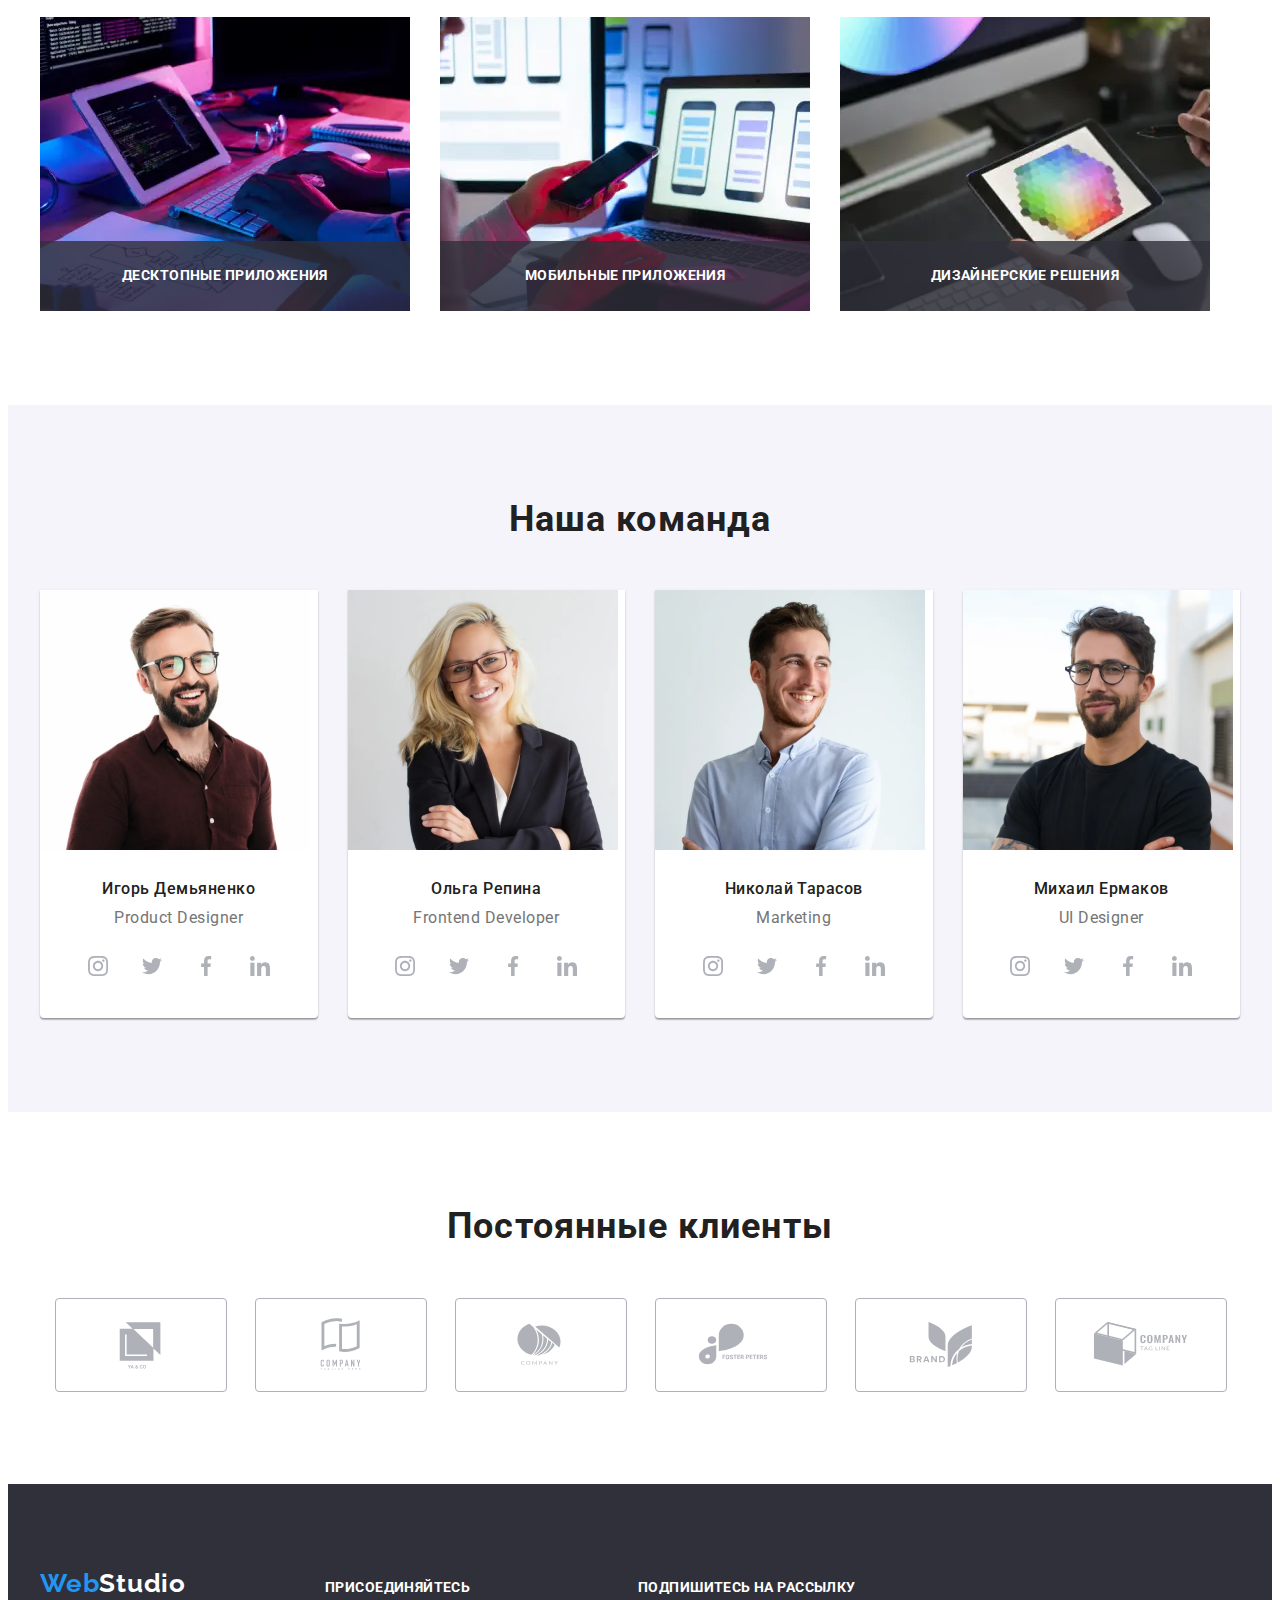
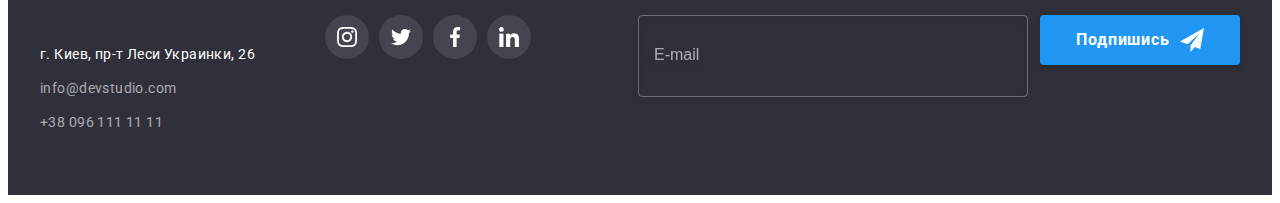
==== commit f41e915e: "adds sass and BEM to index.html" ====
--- a/index.html
+++ b/index.html
@@ -13,7 +13,8 @@
   <link rel="stylesheet" href="https://cdnjs.cloudflare.com/ajax/libs/modern-normalize/1.1.0/modern-normalize.min.css"
     integrity="sha512-wpPYUAdjBVSE4KJnH1VR1HeZfpl1ub8YT/NKx4PuQ5NmX2tKuGu6U/JRp5y+Y8XG2tV+wKQpNHVUX03MfMFn9Q=="
     crossorigin="anonymous" referrerpolicy="no-referrer" />
-  <link rel="stylesheet" href="./css/styles.css" />
+
+  <link rel="stylesheet" href="./css/main.min.css" />
 </head>
 
 <body>
@@ -21,34 +22,34 @@
   <header class="header">
     <div class="container">
       <!--Main Navigation-->
-      <nav class="header-nav">
-        <a href="./index.html" lang="en" class="header-logo link">
+      <nav class="nav">
+        <a href="./index.html" lang="en" class="logo nav__logo logo--color-dark link">
           <span class="logo-accent">Web</span>Studio
         </a>
-        <ul class="header-list list">
-          <li class="header-item">
-            <a href="" class="header-link link active">Студия</a>
-          </li>
-          <li class="header-item">
-            <a href="./portfolio.html" class="header-link link">Портфолио</a>
-          </li>
-          <li class="header-item">
-            <a href="" class="header-link link"> Контакты</a>
+        <ul class="menu list">
+          <li class="menu__item">
+            <a href="" class="menu__link link active">Студия</a>
+          </li>
+          <li class="menu__item">
+            <a href="./portfolio.html" class="menu__link link">Портфолио</a>
+          </li>
+          <li class="menu__item">
+            <a href="" class="menu__link link"> Контакты</a>
           </li>
         </ul>
       </nav>
       <!-- Header Contacts-->
-      <ul class="header-contacts-list list">
-        <li class="header-item">
-          <a href="mailto:info@devstudio.com" class="header-email link">
-            <svg class="heder-mail-icon" width="16" height="12">
+      <ul class="contacts header-contacts list">
+        <li class="contacts__item">
+          <a href="mailto:info@devstudio.com" class="contacts__email link">
+            <svg class="contacts__mail-icon" width="16" height="12">
               <use href="./images/icons.svg#mail"></use>
             </svg>
             info@devstudio.com</a>
         </li>
-        <li class="header-item">
-          <a href="tel:+380961111111" class="header-tel link">
-            <svg class="heder-tel-icon" width="10" height="16">
+        <li class="contacts__item">
+          <a href="tel:+380961111111" class="contacts__tel link">
+            <svg class="contacts__tel-icon" width="10" height="16">
               <use href="./images/icons.svg#tel"></use>
             </svg>
             +38 096 111 11 11</a>
@@ -60,82 +61,79 @@
   <main>
     <!-- Hero-->
     <section class="hero">
-
       <div class="container">
-        <h1 class="hero-title">Эффективные решения для вашего бизнеса</h1>
-        <button type="button" class="hero-btn" data-modal-open>Заказать услугу</button>
-      </div>
-
+        <h1 class="hero__title">Эффективные решения для вашего бизнеса</h1>
+        <button type="button" class="hero__btn btn" data-modal-open>Заказать услугу</button>
+      </div>
     </section>
     <!-- Features-->
     <section class="features">
       <div class="container">
-        <h2 class="features-title visually-hidden">Наши особенности</h2>
+        <h2 class="features__title visually-hidden">Наши особенности</h2>
         <ul class="features-list list">
-          <li class="features-item">
-            <div class="features-thumb">
-              <svg class="features-icon" width="70" height="70">
+          <li class="features-list__item">
+            <div class="features-list__thumb">
+              <svg class="features-list__icon" width="70" height="70">
                 <use href="./images/icons.svg#antenna"></use>
               </svg>
             </div>
-            <h3 class="features-subtitle">Внимание к деталям</h3>
-            <p class="features-text">
+            <h3 class="features-list__subtitle">Внимание к деталям</h3>
+            <p class="features-list__text">
               Идейные соображения, а также начало повседневной работы по формированию позиции.
             </p>
           </li>
-          <li class="features-item">
-            <div class="features-thumb">
-              <svg class="features-icon" width="70" height="70">
+          <li class="features-list__item">
+            <div class="features-list__thumb">
+              <svg class="features-list__icon" width="70" height="70">
                 <use href="./images/icons.svg#clock"></use>
               </svg>
             </div>
-            <h3 class="features-subtitle">Пунктуальность</h3>
-            <p class="features-text">
+            <h3 class="features-list__subtitle">Пунктуальность</h3>
+            <p class="features-list__text">
               Задача организации, в особенности же рамки и место обучения кадров влечет за собой.
             </p>
           </li>
-          <li class="features-item">
-            <div class="features-thumb">
-              <svg class="features-icon" width="70" height="70">
+          <li class="features-list__item">
+            <div class="features-list__thumb">
+              <svg class="features-list__icon" width="70" height="70">
                 <use href="./images/icons.svg#diagram"></use>
               </svg>
             </div>
-            <h3 class="features-subtitle">Планирование</h3>
-            <p class="features-text">
+            <h3 class="features-list__subtitle">Планирование</h3>
+            <p class="features-list__text">
               Равным образом консультация с широким активом в значительной степени обуславливает.
             </p>
           </li>
-          <li class="features-item">
-            <div class="features-thumb">
-              <svg class="features-icon" width="70" height="70">
+          <li class="features-list__item">
+            <div class="features-list__thumb">
+              <svg class="features-list__icon" width="70" height="70">
                 <use href="./images/icons.svg#astronaut"></use>
               </svg>
             </div>
-            <h3 class="features-subtitle">Современные технологии</h3>
-            <p class="features-text">
+            <h3 class="features-list__subtitle">Современные технологии</h3>
+            <p class="features-list__text">
               Значимость этих проблем настолько очевидна, что реализация плановых заданий.
             </p>
           </li>
         </ul>
       </div>
-
     </section>
     <!-- PRODUCTS -->
     <section class="products">
       <div class="container">
-        <h2 class="products-title">Чем мы занимаемся</h2>
+        <h2 class="products__title">Чем мы занимаемся</h2>
         <ul class="products-list list">
-          <li class="products-item">
+          <li class="products-list__item">
             <img src="./images/box1.webp" alt="Десктопные приложения" width="370" />
-            <h3 class="products-item-title">Десктопные приложения</h3>
-          </li>
-          <li class="products-item">
+            <h3 class="products-list__item-title">Десктопные приложения</h3>
+          </li>
+          <li class="products-list__item">
             <img src="./images/box2.webp" alt="Мобильные приложения" width="370" />
-            <h3 class="products-item-title">Мобильные приложения</h3>
-          </li>
-          <li class="products-item">
+            <h3 class="products-list__item-title">Мобильные приложения</h3>
+          </li>
+          <li class="products-list__item">
             <img src="./images/box3.webp" alt="Дизайнерские решения" width="370" />
-            <h3 class="products-item-title">Дизайнерские решения</h3>
+            <h3 class="products-list__item-title">Дизайнерские решения</h3>
           </li>
         </ul>
       </div>
@@ -143,118 +141,118 @@
     <!--  Our team-->
     <section class="team">
       <div class="container">
-        <h2 class="team-title">Наша команда</h2>
+        <h2 class="team__title">Наша команда</h2>
         <ul class="team-list list">
-          <li class="team-item">
+          <li class="team-list__item">
             <img src="./images/photo1.webp" alt="Игорь Демьяненко - разработчик продукта" width="270" />
-            <div class="team-title-wrap">
-              <h3 class="team-subtitle">Игорь Демьяненко</h3>
-              <p lang="en" class="team-text">Product Designer</p>
+            <div class="team-list__title-wrap">
+              <h3 class="team-list__subtitle">Игорь Демьяненко</h3>
+              <p lang="en" class="team-list__text">Product Designer</p>
               <ul class="masters-soc-list list">
-                <li class="masters-soc-item"><a href="" class="master-soc-link link">
-                    <svg class="masters-soc-icon" width="20" height="20">
+                <li class="masters-soc-list__item"><a href="" class="masters-soc-list__link link">
+                    <svg class="masters-soc-list__icon" width="20" height="20">
                       <use href="./images/icons.svg#instagram"></use>
                     </svg>
                   </a></li>
-                <li class="masters-soc-item"><a href="" class="master-soc-link link">
-                    <svg class="masters-soc-icon" width="20" height="20">
+                <li class="masters-soc-list__item"><a href="" class="masters-soc-list__link link">
+                    <svg class="masters-soc-list__icon" width="20" height="20">
                       <use href="./images/icons.svg#twitter"></use>
                     </svg>
                   </a></li>
-                <li class="masters-soc-item"><a href="" class="master-soc-link link">
-                    <svg class="masters-soc-icon" width="20" height="20">
+                <li class="masters-soc-list__item"><a href="" class="masters-soc-list__link link">
+                    <svg class="masters-soc-list__icon" width="20" height="20">
                       <use href="./images/icons.svg#facebook"></use>
                     </svg>
                   </a></li>
-                <li class="masters-soc-item"><a href="" class="master-soc-link link">
-                    <svg class="masters-soc-icon" width="20" height="20">
+                <li class="masters-soc-list__item"><a href="" class="masters-soc-list__link link">
+                    <svg class="masters-soc-list__icon" width="20" height="20">
                       <use href="./images/icons.svg#linkedin"></use>
                     </svg>
                   </a></li>
               </ul>
             </div>
           </li>
-          <li class="team-item">
+          <li class="team-list__item">
             <img src="./images/photo2.webp" alt="Ольга Репина - фронтенд разработчик" width="270" />
-            <div class="team-title-wrap">
-              <h3 class="team-subtitle">Ольга Репина</h3>
-              <p lang="en" class="team-text">Frontend Developer</p>
+            <div class="team-list__title-wrap">
+              <h3 class="team-list__subtitle">Ольга Репина</h3>
+              <p lang="en" class="team-list__text">Frontend Developer</p>
               <ul class="masters-soc-list list">
-                <li class="masters-soc-item"><a href="" class="master-soc-link link">
-                    <svg class="masters-soc-icon" width="20" height="20">
+                <li class="masters-soc-list__item"><a href="" class="masters-soc-list__link link">
+                    <svg class="masters-soc-list__icon" width="20" height="20">
                       <use href="./images/icons.svg#instagram"></use>
                     </svg>
                   </a></li>
-                <li class="masters-soc-item"><a href="" class="master-soc-link link">
-                    <svg class="masters-soc-icon" width="20" height="20">
+                <li class="masters-soc-list__item"><a href="" class="masters-soc-list__link link">
+                    <svg class="masters-soc-list__icon" width="20" height="20">
                       <use href="./images/icons.svg#twitter"></use>
                     </svg>
                   </a></li>
-                <li class="masters-soc-item"><a href="" class="master-soc-link link">
-                    <svg class="masters-soc-icon" width="20" height="20">
+                <li class="masters-soc-list__item"><a href="" class="masters-soc-list__link link">
+                    <svg class="masters-soc-list__icon" width="20" height="20">
                       <use href="./images/icons.svg#facebook"></use>
                     </svg>
                   </a></li>
-                <li class="masters-soc-item"><a href="" class="master-soc-link link">
-                    <svg class="masters-soc-icon" width="20" height="20">
+                <li class="masters-soc-list__item"><a href="" class="masters-soc-list__link link">
+                    <svg class="masters-soc-list__icon" width="20" height="20">
                       <use href="./images/icons.svg#linkedin"></use>
                     </svg>
                   </a></li>
               </ul>
             </div>
           </li>
-          <li class="team-item">
+          <li class="team-list__item">
             <img src="./images/photo3.webp" alt="Николай Тарасов - маркетинг менеджер" width="270" />
-            <div class="team-title-wrap">
-              <h3 class="team-subtitle">Николай Тарасов</h3>
-              <p lang="en" class="team-text">Marketing</p>
+            <div class="team-list__title-wrap">
+              <h3 class="team-list__subtitle">Николай Тарасов</h3>
+              <p lang="en" class="team-list__text">Marketing</p>
               <ul class="masters-soc-list list">
-                <li class="masters-soc-item"><a href="" class="master-soc-link link">
-                    <svg class="masters-soc-icon" width="20" height="20">
+                <li class="masters-soc-list__item"><a href="" class="masters-soc-list__link link">
+                    <svg class="masters-soc-list__icon" width="20" height="20">
                       <use href="./images/icons.svg#instagram"></use>
                     </svg>
                   </a></li>
-                <li class="masters-soc-item"><a href="" class="master-soc-link link">
-                    <svg class="masters-soc-icon" width="20" height="20">
+                <li class="masters-soc-list__item"><a href="" class="masters-soc-list__link link">
+                    <svg class="masters-soc-list__icon" width="20" height="20">
                       <use href="./images/icons.svg#twitter"></use>
                     </svg>
                   </a></li>
-                <li class="masters-soc-item"><a href="" class="master-soc-link link">
-                    <svg class="masters-soc-icon" width="20" height="20">
+                <li class="masters-soc-list__item"><a href="" class="masters-soc-list__link link">
+                    <svg class="masters-soc-list__icon" width="20" height="20">
                       <use href="./images/icons.svg#facebook"></use>
                     </svg>
                   </a></li>
-                <li class="masters-soc-item"><a href="" class="master-soc-link link">
-                    <svg class="masters-soc-icon" width="20" height="20">
+                <li class="masters-soc-list__item"><a href="" class="masters-soc-list__link link">
+                    <svg class="masters-soc-list__icon" width="20" height="20">
                       <use href="./images/icons.svg#linkedin"></use>
                     </svg>
                   </a></li>
               </ul>
             </div>
           </li>
-          <li class="team-item">
+          <li class="team-list__item">
             <img src="./images/photo4.webp" alt="Михаил Ермаков - разработчик интерфейса" width="270" />
-            <div class="team-title-wrap">
-              <h3 class="team-subtitle">Михаил Ермаков</h3>
-              <p lang="en" class="team-text">UI Designer</p>
+            <div class="team-list__title-wrap">
+              <h3 class="team-list__subtitle">Михаил Ермаков</h3>
+              <p lang="en" class="team-list__text">UI Designer</p>
               <ul class="masters-soc-list list">
-                <li class="masters-soc-item"><a href="" class="master-soc-link link">
-                    <svg class="masters-soc-icon" width="20" height="20">
+                <li class="masters-soc-list__item"><a href="" class="masters-soc-list__link link">
+                    <svg class="masters-soc-list__icon" width="20" height="20">
                       <use href="./images/icons.svg#instagram"></use>
                     </svg>
                   </a></li>
-                <li class="masters-soc-item"><a href="" class="master-soc-link link">
-                    <svg class="masters-soc-icon" width="20" height="20">
+                <li class="masters-soc-list__item"><a href="" class="masters-soc-list__link link">
+                    <svg class="masters-soc-list__icon" width="20" height="20">
                       <use href="./images/icons.svg#twitter"></use>
                     </svg>
                   </a></li>
-                <li class="masters-soc-item"><a href="" class="master-soc-link link">
-                    <svg class="masters-soc-icon" width="20" height="20">
+                <li class="masters-soc-list__item"><a href="" class="masters-soc-list__link link">
+                    <svg class="masters-soc-list__icon" width="20" height="20">
                       <use href="./images/icons.svg#facebook"></use>
                     </svg>
                   </a></li>
-                <li class="masters-soc-item"><a href="" class="master-soc-link link">
-                    <svg class="masters-soc-icon" width="20" height="20">
+                <li class="masters-soc-list__item"><a href="" class="masters-soc-list__link link">
+                    <svg class="masters-soc-list__icon" width="20" height="20">
                       <use href="./images/icons.svg#linkedin"></use>
                     </svg>
                   </a></li>
@@ -266,46 +264,46 @@
     </section>
     <section class="clients">
       <div class="container">
-        <h2 class="clients-title">Постоянные клиенты</h2>
+        <h2 class="clients__title">Постоянные клиенты</h2>
         <ul class="clients-list list">
-          <li class="clients-item">
-            <a href="" class="clients-link">
-              <svg class="clients-icon" width="106" height="60">
+          <li class="clients-list__item">
+            <a href="" class="clients-list__link">
+              <svg class="clients-list__icon" width="106" height="60">
                 <use href="./images/icons.svg#clients1"></use>
               </svg>
             </a>
           </li>
-          <li class="clients-item">
-            <a href="" class="clients-link">
-              <svg class="clients-icon" width="106" height="60">
+          <li class="clients-list__item">
+            <a href="" class="clients-list__link">
+              <svg class="clients-list__icon" width="106" height="60">
                 <use href="./images/icons.svg#clients2"></use>
               </svg>
             </a>
           </li>
-          <li class="clients-item">
-            <a href="" class="clients-link">
-              <svg class="clients-icon" width="106" height="60">
+          <li class="clients-list__item">
+            <a href="" class="clients-list__link">
+              <svg class="clients-list__icon" width="106" height="60">
                 <use href="./images/icons.svg#clients3"></use>
               </svg>
             </a>
           </li>
-          <li class="clients-item">
-            <a href="" class="clients-link">
-              <svg class="clients-icon" width="106" height="60">
+          <li class="clients-list__item">
+            <a href="" class="clients-list__link">
+              <svg class="clients-list__icon" width="106" height="60">
                 <use href="./images/icons.svg#clients"></use>
               </svg>
             </a>
           </li>
-          <li class="clients-item">
-            <a href="" class="clients-link">
-              <svg class="clients-icon" width="106" height="60">
+          <li class="clients-list__item">
+            <a href="" class="clients-list__link">
+              <svg class="clients-list__icon" width="106" height="60">
                 <use href="./images/icons.svg#clients5"></use>
               </svg>
             </a>
           </li>
-          <li class="clients-item">
-            <a href="" class="clients-link">
-              <svg class="clients-icon" width="106" height="60">
+          <li class="clients-list__item">
+            <a href="" class="clients-list__link">
+              <svg class="clients-list__icon" width="106" height="60">
                 <use href="./images/icons.svg#clients6"></use>
               </svg>
             </a>
@@ -320,57 +318,57 @@
   <footer class="footer">
     <div class="container">
       <div class="footer-address-wrap">
-        <a href="./index.html" lang="en" class="footer-logo link">
+        <a href="./index.html" lang="en" class="logo  logo--color-light link">
           <span class="logo-accent">Web</span>Studio
         </a>
         <address class="address">
-          <ul class="footer-list list">
-            <li class="footer-item">
-              <a href="" class="footer-address link"> г. Киев, пр-т Леси Украинки, 26</a>
+          <ul class="address-list list">
+            <li class="address-list__item">
+              <a href="" class="address-list__address link"> г. Киев, пр-т Леси Украинки, 26</a>
             </li>
-            <li class="footer-item">
-              <a href="mailto:info@devstudio.com" class="footer-email link">info@devstudio.com</a>
+            <li class="address-list__item">
+              <a href="mailto:info@devstudio.com" class="address-list__email link">info@devstudio.com</a>
             </li>
-            <li class="footer-item">
-              <a href="tel:+380961111111" class="footer-tel link">+38 096 111 11 11</a>
+            <li class="address-list__item">
+              <a href="tel:+380961111111" class="address-list__tel link">+38 096 111 11 11</a>
             </li>
           </ul>
         </address>
       </div>
       <div class="footer-soc">
-        <p class="footer-soc-title">присоединяйтесь</p>
-        <ul class="footer-soc-list list">
-          <li class="footer-soc-item"><a href="" class="footer-soc-link link">
-              <svg class="footer-soc-icon" width="20" height="20">
+        <p class="footer-soc__title">присоединяйтесь</p>
+        <ul class="social list">
+          <li class="social__item"><a href="" class="social__link link">
+              <svg class="social__icon" width="20" height="20">
                 <use href="./images/icons.svg#instagram"></use>
               </svg>
             </a></li>
-          <li class="footer-soc-item"><a href="" class="footer-soc-link link">
-              <svg class="footer-soc-icon" width="20" height="20">
+          <li class="social__item"><a href="" class="social__link link">
+              <svg class="social__icon" width="20" height="20">
                 <use href="./images/icons.svg#twitter"></use>
               </svg>
             </a></li>
-          <li class="footer-soc-item"><a href="" class="footer-soc-link link">
-              <svg class="footer-soc-icon" width="20" height="20">
+          <li class="social__item"><a href="" class="social__link link">
+              <svg class="social__icon" width="20" height="20">
                 <use href="./images/icons.svg#facebook"></use>
               </svg>
             </a></li>
-          <li class="footer-soc-item"><a href="" class="footer-soc-link link">
-              <svg class="footer-soc-icon" width="20" height="20">
+          <li class="social__item"><a href="" class="social__link link">
+              <svg class="social__icon" width="20" height="20">
                 <use href="./images/icons.svg#linkedin"></use>
               </svg>
             </a></li>
         </ul>
       </div>
-      <div class="footer-connect">
-        <p class="footer-soc-title">Подпишитесь на рассылку
+      <div class="connect">
+        <p class="connect__title">Подпишитесь на рассылку
         </p>
-        <form class="subscribe-form">
-          <label for="subscribe-email" class="input-label visually-hidden">E-mail</label>
-          <input type="email" name="subscribe-email" placeholder="E-mail" class="subscribe-input" required
+        <form class="subscribe">
+          <label for="subscribe-email" class="subscribe__label visually-hidden">E-mail</label>
+          <input type="email" name="subscribe-email" placeholder="E-mail" class="subscribe__input" required
             id="subscribe-email">
-          <button type="submit" class="hero-btn subscribe-btn">Подпишись
-            <svg class="footer-subscribe-icon" width="24" height="24">
+          <button type="submit" class="subscribe__btn btn">Подпишись
+            <svg class="subscribe__icon" width="24" height="24">
               <use href="./images/icons.svg#icon-send"></use>
             </svg>
           </button>
@@ -380,51 +378,50 @@
   </footer>
   <div class="backdrop is-hidden" data-modal>
     <div class="modal">
-      <button type="button" class="modal-close-btn" data-modal-close>
-        <svg class="close-btn" width="18" height="18">
+      <button type="button" class="modal__close-btn" data-modal-close>
+        <svg class="modal__icon close-btn" width="18" height="18">
           <use href="./images/icons.svg#close"></use>
         </svg>
       </button>
-      <p class="modal-title">Оставьте свои данные, мы вам перезвоним</p>
+      <p class="modal__title">Оставьте свои данные, мы вам перезвоним</p>
       <form class="modal-form">
         <div class="modal-field">
-
-          <label for="user-name" class="input-label">Имя</label>
+          <label for="user-name" class="modal-form__input-label">Имя</label>
           <div class="input-wrap">
-            <input type="text" name="user-name" class="modal-input" required id="user-name">
-            <svg class="input-icon" width="12" height="12">
+            <input type="text" name="user-name" class="modal-form__input" required id="user-name">
+            <svg class="modal-form__input-icon" width="12" height="12">
               <use href="./images/icons.svg#person"></use>
             </svg>
           </div>
         </div>
         <div class="modal-field">
-          <label for="user-tel" class="input-label">Телефон</label>
+          <label for="user-tel" class="modal-form__input-label">Телефон</label>
           <div class="input-wrap">
-            <input type="tel" name="user-tel" class="modal-input" required maxlength="10" id="user-tel">
-            <svg class="input-icon" width="12" height="12">
+            <input type="tel" name="user-tel" class="modal-form__input" required maxlength="10" id="user-tel">
+            <svg class="modal-form__input-icon" width="12" height="12">
               <use href="./images/icons.svg#tel2"></use>
             </svg>
           </div>
         </div>
         <div class="modal-field">
-          <label for="user-email" class="input-label">Почта</label>
+          <label for="user-email" class="modal-form__input-label">Почта</label>
           <div class="input-wrap">
-            <input type="email" name="user-email" class="modal-input" required id="user-email">
-            <svg class="input-icon" width="12" height="12">
+            <input type="email" name="user-email" class="modal-form__input" required id="user-email">
+            <svg class="modal-form__input-icon" width="12" height="12">
               <use href="./images/icons.svg#email"></use>
             </svg>
           </div>
         </div>
         <div class="modal-field margin-btm-20">
-          <label for="modal-text" class="input-label">Коментарий</label>
-          <textarea name="modal-text" id="modal-text" class="modal-text" placeholder="Введите текст"></textarea>
+          <label for="modal-text" class="modal-form__input-label">Коментарий</label>
+          <textarea name="modal-text" id="modal-text" class="modal-form__text" placeholder="Введите текст"></textarea>
         </div>
         <div class="modal-field margin-btm-30">
-          <input type="checkbox" name="privacy" id="privacy" class="input-check visually-hidden">
-          <label for="privacy" class="check-text">Соглашаюсь с рассылкой и принимаю <a href=""> Условия
+          <input type="checkbox" name="privacy" id="privacy" class="modal-form__input-check visually-hidden">
+          <label for="privacy" class="modal-form__check-text">Соглашаюсь с рассылкой и принимаю <a href=""> Условия
               договора</a></label>
         </div>
-        <button type="submit" class="hero-btn">Отправить</button>
+        <button type="submit" class="modal-form__btn btn">Отправить</button>
       </form>
     </div>
   </div>
--- a/css/main.min.css
+++ b/css/main.min.css
@@ -0,0 +1 @@
+:root{--logo-dark-color: #000000;--logo-light-color: #FFFFFF;--header-nav-color: #212121;--header-contacts-color: #757575;--main-title-color: #ffffff;--second-title-color: #212121;--border-check-color: #212121;--main-text-color: #757575;--accent-color: #2196F3;--main-btn-color: #2196F3;--second-btn-color: #F5F4FA;--main-bg-color: #2F303A;--team-card-bg: #FFFFFF;--footer-contacts-color: rgba(255, 255, 255, 0.6);--main-font: "Roboto", sans-serif}p,h1,h2,h3,h4,h5,h6{margin:0}ul{margin:0;padding-left:0}button{cursor:pointer}a{color:inherit}img{display:block}body{font-family:var(--main-font);color:var(--main-text-color)}.list{list-style:none}.link{text-decoration:none}.visually-hidden{position:absolute;white-space:nowrap;width:1px;height:1px;overflow:hidden;border:0;padding:0;clip:rect(0, 0, 0, 0);clip-path:inset(50%);margin:-1px}a.active{color:var(--accent-color);position:relative}a.active::after{content:"";display:block;height:4px;width:100%;background:var(--accent-color);border-color:var(--accent-color);border-radius:2px;position:absolute;bottom:0}.container{width:1200px;margin:0 auto;padding-left:15px;padding-right:15px}.btn{font-family:inherit;font-weight:700;font-size:16px;line-height:1.88;letter-spacing:.06em;color:#fff;background:var(--main-btn-color);display:block;min-width:200px;min-height:50px;padding:10px 32px;border:1px solid rgba(0,0,0,0);border-radius:4px;margin:0 auto;transition:background 250ms cubic-bezier(0.4, 0, 0.2, 1);transition:box-shadow 250ms cubic-bezier(0.4, 0, 0.2, 1)}.btn:hover,.btn:focus{background:#188ce8;box-shadow:0px 4px 4px rgba(0,0,0,.15)}.backdrop{position:fixed;top:0;left:0;width:100%;height:100%;background:rgba(0,0,0,.2);transition:opacity 250ms cubic-bezier(0.4, 0, 0.2, 1),visibility 250ms cubic-bezier(0.4, 0, 0.2, 1)}.modal{position:absolute;top:50%;left:50%;transform:translate(-50%, -50%) scale(1);width:528px;min-height:581px;background:#fff;box-shadow:0px 1px 3px rgba(0,0,0,.12),0px 1px 1px rgba(0,0,0,.14),0px 2px 1px rgba(0,0,0,.2);border-radius:4px;transition:transform 250ms cubic-bezier(0.4, 0, 0.2, 1);padding:40px}.backdrop.is-hidden .modal{transform:translate(-50%, -50%) scale(0)}.modal__title{font-weight:700;font-size:20px;line-height:1.15;text-align:center;letter-spacing:.03em;margin-bottom:12px;color:var(--second-title-color)}.modal-form__input-label{font-weight:400;font-size:12px;line-height:1.16;letter-spacing:.01em;color:var(--main-text-color);display:block;margin-bottom:4px}.modal-field{margin-bottom:10px}.modal-field.margin-btm-20{margin-bottom:20px}.modal-field.margin-btm-30{margin-bottom:30px}.input-wrap{position:relative}.modal-form__input{width:100%;height:40px;border:1px solid rgba(33,33,33,.2);border-radius:4px;background-color:rgba(0,0,0,0);padding-left:35px;outline:rgba(0,0,0,0);transition:border-color 250ms cubic-bezier(0.4, 0, 0.2, 1)}.modal-form__input:focus{border-color:var(--accent-color)}.modal-form__input-icon{position:absolute;left:15px;top:50%;transform:translateY(-50%);transition:fill 250ms cubic-bezier(0.4, 0, 0.2, 1)}.modal-input:focus+.modal-form__input-icon{fill:var(--accent-color)}.modal-form__text{width:100%;height:120px;border:1px solid rgba(33,33,33,.2);border-radius:4px;padding:12px 16px;resize:none;transition:border-color 250ms cubic-bezier(0.4, 0, 0.2, 1);outline:rgba(0,0,0,0)}.modal-form__text:focus{border-color:var(--accent-color)}.modal-form__text::placeholder{font-weight:400;font-size:14px;line-height:1,14;letter-spacing:.01em;color:rgba(117,117,117,.5)}.modal-form__check-text{font-weight:400;font-size:14px;line-height:1.71;letter-spacing:.03em;display:flex;align-items:center;justify-content:center;color:var(--main-text-color)}.modal-form__check-text::before{content:"";width:16px;height:15px;margin-right:5px;border:1px solid var(--border-check-color);border-radius:2px}.modal-form__input-check:focus+.modal-form__check-text::before{border-color:var(--accent-color)}.modal-form__input-check:checked+.modal-form__check-text::before{background-color:var(--accent-color);background-image:url(../images/che.svg);background-repeat:no-repeat;background-position:center;border-color:var(--accent-color);border-radius:2px}.modal-form__check-text a{color:var(--accent-color);margin-left:5px}.modal__close-btn{position:absolute;top:10px;right:10px;width:30px;height:30px;border:1px solid rgba(0,0,0,.1);background-color:rgba(0,0,0,0);border-radius:50%;display:flex;align-items:center;justify-content:center;outline:rgba(0,0,0,0);padding:0;transition:border-color 250ms cubic-bezier(0.4, 0, 0.2, 1)}.modal__close-btn:hover,.modal__close-btn:focus{border-color:var(--accent-color)}.close-btn{transition:fill 250ms cubic-bezier(0.4, 0, 0.2, 1)}.modal__close-btn:hover .close-btn,.modal__close-btn:focus .close-btn{fill:var(--accent-color)}.is-hidden{opacity:0;visibility:hidden;pointer-events:none}.no-scroll{overflow:hidden}.header{border-bottom:1px solid #ececec}.header .container{display:flex;align-items:center}.nav{display:flex;align-items:center}.logo{font-family:"Raleway";font-weight:700;font-size:26px;line-height:1.19;letter-spacing:.03em;padding:24px 0}.logo--color-dark{color:var(--logo-dark-color)}.nav__logo{margin-right:93px}.logo-accent{color:var(--accent-color)}.menu__link,.contacts__tel,.contacts__email{font-weight:500;font-size:14px;line-height:1.14;letter-spacing:.02em;color:var(--header-nav-color);display:inline-block;padding:32px 0;transition:color 250ms cubic-bezier(0.4, 0, 0.2, 1)}.menu__link:hover,.menu__link:focus,.menu__link:hover,.menu__link:focus,.menu__link:hover,.menu__link:focus,.contacts__tel:hover,.contacts__tel:focus,.contacts__tel:hover,.contacts__tel:focus,.contacts__tel:hover,.contacts__tel:focus,.contacts__email:hover,.contacts__email:focus,.contacts__email:hover,.contacts__email:focus,.contacts__email:hover,.contacts__email:focus{color:var(--accent-color)}.contacts__tel,.contacts__email{color:var(--header-contacts-color);display:flex;justify-content:center;align-items:center}.contacts__mail-icon,.contacts__tel-icon{margin-right:10px;fill:currentColor}.menu,.contacts{display:flex;align-items:center}.menu__item:not(:last-child),.contacts__item:not(:last-child){margin-right:50px}.header-contacts{margin-left:auto}.hero{background-color:var(--main-bg-color);max-width:1600px;height:600px;margin:0 auto;background-image:linear-gradient(to right, rgba(47, 48, 58, 0.4), rgba(47, 48, 58, 0.4)),url(../images/herobg.jpg);background-repeat:no-repeat;background-position:center;background-size:cover;padding:200px 0}.hero .container{text-align:center}.hero__title{font-weight:900;font-size:44px;line-height:1.36;letter-spacing:.06em;text-transform:uppercase;color:var(--main-title-color);max-width:696px;display:block;margin:0 auto;margin-bottom:30px}.features{padding-top:94px;padding-bottom:94px}.features-list{display:flex;justify-content:space-between}.features-list__item{width:270px}.features-list__item+.features-list__item{margin-left:30px}.features-list__thumb{height:120px;margin-bottom:30px;display:flex;justify-content:center;align-items:center;background:#f5f4fa;border-radius:4px}.features-list__subtitle{font-weight:700;font-size:14px;line-height:1.14;letter-spacing:.03em;text-transform:uppercase;color:var(--second-title-color);margin-bottom:10px}.features-list__text{font-size:14px;line-height:1.71;letter-spacing:.03em}.products{padding-bottom:94px}.products-list{display:flex}.products-list__item{position:relative}.products-list__item+.products-list__item{margin-left:30px}.products-list__item-title{display:flex;font-style:normal;font-weight:700;font-size:14px;line-height:1.14;text-align:center;letter-spacing:.03em;text-transform:uppercase;background:rgba(47,48,58,.8);color:#fff;width:100%;height:70px;position:absolute;left:0;bottom:0;align-items:center;justify-content:center}.products__title{font-weight:700;font-size:36px;line-height:1.16;text-align:center;letter-spacing:.03em;color:var(--second-title-color);margin-bottom:50px}.team{background-color:#f5f4fa;padding-top:94px;padding-bottom:94px}.team-list{display:flex;margin:-15px}.team-list__item{flex-basis:calc(33.3333333333% - 30px);margin:15px;background-color:var(--team-card-bg);box-shadow:0px 1px 3px rgba(0,0,0,.12),0px 1px 1px rgba(0,0,0,.14),0px 2px 1px rgba(0,0,0,.2);border-radius:0px 0px 4px 4px}.team-list__title-wrap{padding:30px 0}.team__title{font-weight:700;font-size:36px;line-height:1.16;text-align:center;letter-spacing:.03em;color:var(--second-title-color);margin-bottom:50px}.team-list__subtitle{font-weight:500;font-size:16px;line-height:1.18;text-align:center;letter-spacing:.03em;color:var(--second-title-color);margin-bottom:10px}.team-list__text{font-size:16px;line-height:1.18;text-align:center;letter-spacing:.03em;margin-bottom:16px}.masters-soc-list{display:flex;justify-content:center}.masters-soc-list__item{width:44px;height:44px;margin-left:10px}.masters-soc-list__item:first-child{margin-left:0}.masters-soc-list__link{display:flex;align-items:center;justify-content:center;width:100%;height:100%;border-radius:50%;color:#afb1b8;transition:background-color 250ms cubic-bezier(0.4, 0, 0.2, 1),color 250ms cubic-bezier(0.4, 0, 0.2, 1)}.masters-soc-list__link:hover,.masters-soc-list__link:focus{background-color:var(--accent-color);color:#fff}.masters-soc-list__icon{fill:currentColor}.clients{padding-top:94px;padding-bottom:94px}.clients__title{font-weight:700;font-size:36px;line-height:1.16;text-align:center;letter-spacing:.03em;color:var(--second-title-color);margin-bottom:50px}.clients-list{display:flex;justify-content:center}.clients-list__item{width:170px;height:92px}.clients-list__item:not(:last-child){margin-right:30px}.clients-list__link{width:100%;height:100%;display:flex;justify-content:center;align-items:center;color:#afb1b8;border:1px solid #afb1b8;border-radius:4px;transition:color 250ms cubic-bezier(0.4, 0, 0.2, 1),border 250ms cubic-bezier(0.4, 0, 0.2, 1)}.clients-list__link:hover,.clients-list__link:focus{color:var(--accent-color);border:1px solid var(--accent-color);outline:rgba(0,0,0,0)}.clients-list__icon{fill:currentColor}.footer{background-color:var(--main-bg-color);padding-top:60px;padding-bottom:60px}.footer .container{display:flex;align-items:baseline}.logo{font-family:"Raleway";font-weight:700;font-size:26px;line-height:1.19;letter-spacing:.03em;display:inline-block}.logo span{color:var(--accent-color)}.logo--color-light{color:var(--logo-light-color);margin-bottom:20px}.address{font-style:normal;font-size:14px;line-height:1.71;letter-spacing:.03em}.footer-address-wrap{color:#fff}.address-list__item:not(:last-child){margin-bottom:10px}.address-list__email,.address-list__tel{color:var(--footer-contacts-color);transition:color 250ms cubic-bezier(0.4, 0, 0.2, 1)}.address-list__email:hover,.address-list__email:focus,.address-list__email:hover,.address-list__email:focus,.address-list__tel:hover,.address-list__tel:focus,.address-list__tel:hover,.address-list__tel:focus{color:var(--accent-color)}.address-list__address,.footer-link{transition:color 250ms cubic-bezier(0.4, 0, 0.2, 1)}.address-list__address:hover,.address-list__address:focus,.address-list__address:hover,.address-list__address:focus,.footer-link:hover,.footer-link:focus,.footer-link:hover,.footer-link:focus{color:var(--accent-color)}.footer-address-wrap{margin-right:70px}.footer-soc{margin-right:auto}.footer-soc__title,.connect__title{font-weight:700;font-size:14px;line-height:16px;letter-spacing:.03em;text-transform:uppercase;color:var(--main-title-color);margin-bottom:20px}.social{display:flex;justify-content:center}.social__item{width:44px;height:44px;margin-left:10px}.social__item:first-child{margin-left:0}.social__link{display:flex;align-items:center;justify-content:center;width:100%;height:100%;border-radius:50%;color:#fff;background:rgba(255,255,255,.1);transition:background-color 250ms cubic-bezier(0.4, 0, 0.2, 1)}.social__link:hover,.social__link:focus{background-color:var(--accent-color)}.social__icon{fill:currentColor}.subscribe{display:flex}.subscribe__input{width:358px;height:50px;background-color:rgba(0,0,0,0);border:1px solid rgba(255,255,255,.3);filter:drop-shadow(0px 4px 4px rgba(0, 0, 0, 0.15));border-radius:4px;outline:rgba(0,0,0,0);padding:15px;margin-right:12px;color:rgba(255,255,255,.6)}.subscribe__input::placeholder{font-style:normal;font-weight:400;font-size:16px;line-height:1.25;color:rgba(255,255,255,.6)}.subscribe__input:focus{border-color:var(--accent-color)}.subscribe__btn{box-shadow:0px 4px 4px rgba(0,0,0,.15);color:#fff;display:flex;justify-content:center;align-items:center;height:50px}.subscribe__icon{fill:currentColor;margin-left:10px}.portfolio{padding:94px 0}.portfolio-nav{display:flex;justify-content:center;margin-bottom:50px}.portfolio-nav .portfolio-item{margin-left:8px}.portfolio-nav .portfolio-item:first-child{margin-left:0}.portfolio-btn{font-family:inherit;font-weight:500;font-size:16px;line-height:1.62;text-align:center;letter-spacing:.03em;color:#212121;background-color:var(--second-btn-color);cursor:pointer;padding:6px 22px;border:1px solid rgba(0,0,0,0);border-radius:4px;transition:color 250ms cubic-bezier(0.4, 0, 0.2, 1),background-color 250ms cubic-bezier(0.4, 0, 0.2, 1),box-shadow 250ms cubic-bezier(0.4, 0, 0.2, 1)}.portfolio-btn:hover,.portfolio-btn:focus{color:#fff;background-color:var(--main-btn-color);box-shadow:0px 3px 1px rgba(0,0,0,.1),0px 1px 2px rgba(0,0,0,.08),0px 2px 2px rgba(0,0,0,.12)}.portfolio-list{display:flex;flex-wrap:wrap;margin:-15px}.portfolio-list .portfolio-item{flex-basis:calc(33.3333333333% - 30px);margin:15px}.portfolio-link{display:block;transition:box-shadow 250ms cubic-bezier(0.4, 0, 0.2, 1)}.portfolio-link:hover,.portfolio-link:focus{box-shadow:0px 1px 1px rgba(0,0,0,.12),0px 4px 4px rgba(0,0,0,.06),1px 4px 6px rgba(0,0,0,.16);outline:rgba(0,0,0,0)}.portfolio-top-wrap{position:relative;overflow:hidden}.portfolio-top-text{position:absolute;top:0;font-weight:400;font-size:18px;line-height:1.56;letter-spacing:.03em;color:#fff;background:rgba(33,150,243,.9);padding:63px 24px;height:100%;transform:translateY(101%);transition:transform 250ms cubic-bezier(0.4, 0, 0.2, 1)}.portfolio-link:hover .portfolio-top-text,.portfolio-link:focus .portfolio-top-text{transform:translateY(0)}.portfolio-title-wrap{padding:20px 24px;border-bottom:1px solid #eee;border-left:1px solid #eee;border-right:1px solid #eee}.portfolio-subtitle{font-weight:700;font-size:18px;line-height:2;letter-spacing:.06em;color:var(--second-title-color);margin-bottom:4px}.portfolio-text{font-size:16px;line-height:1.88;letter-spacing:.03em}/*# sourceMappingURL=main.min.css.map */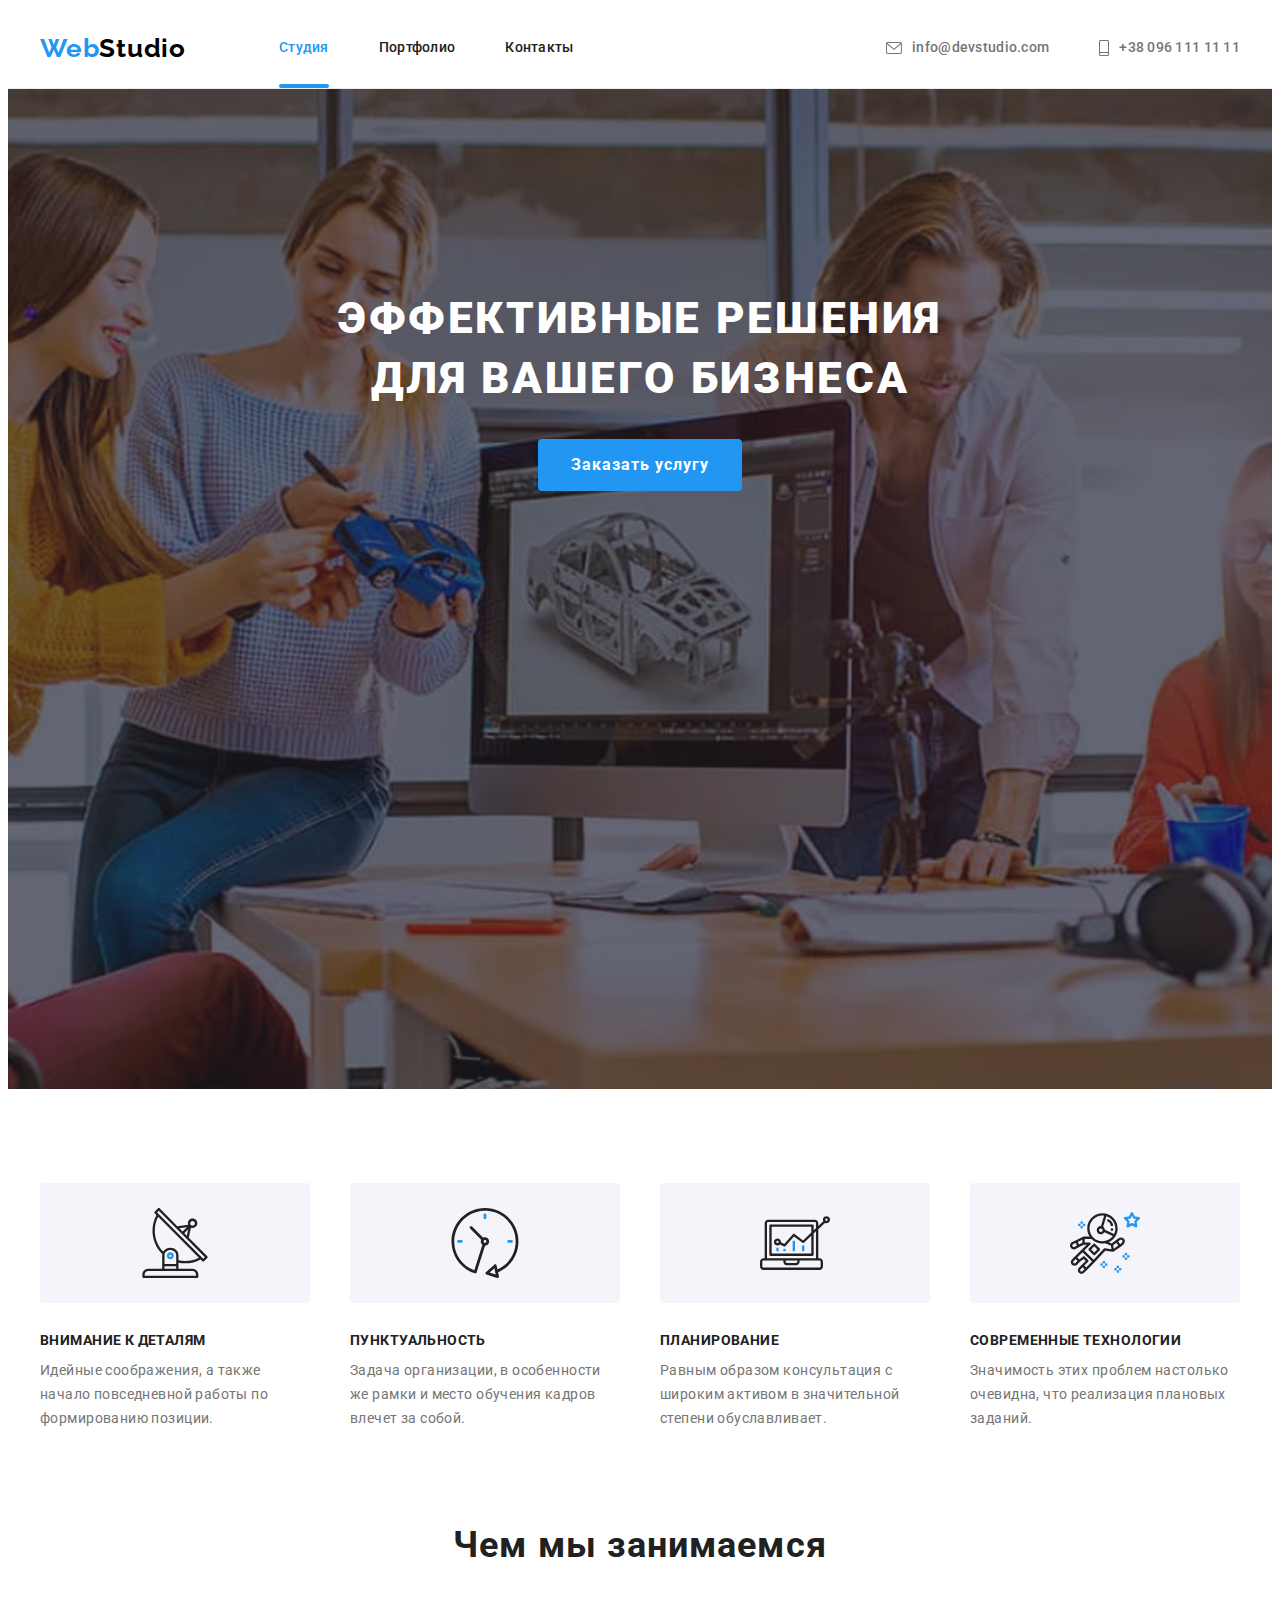
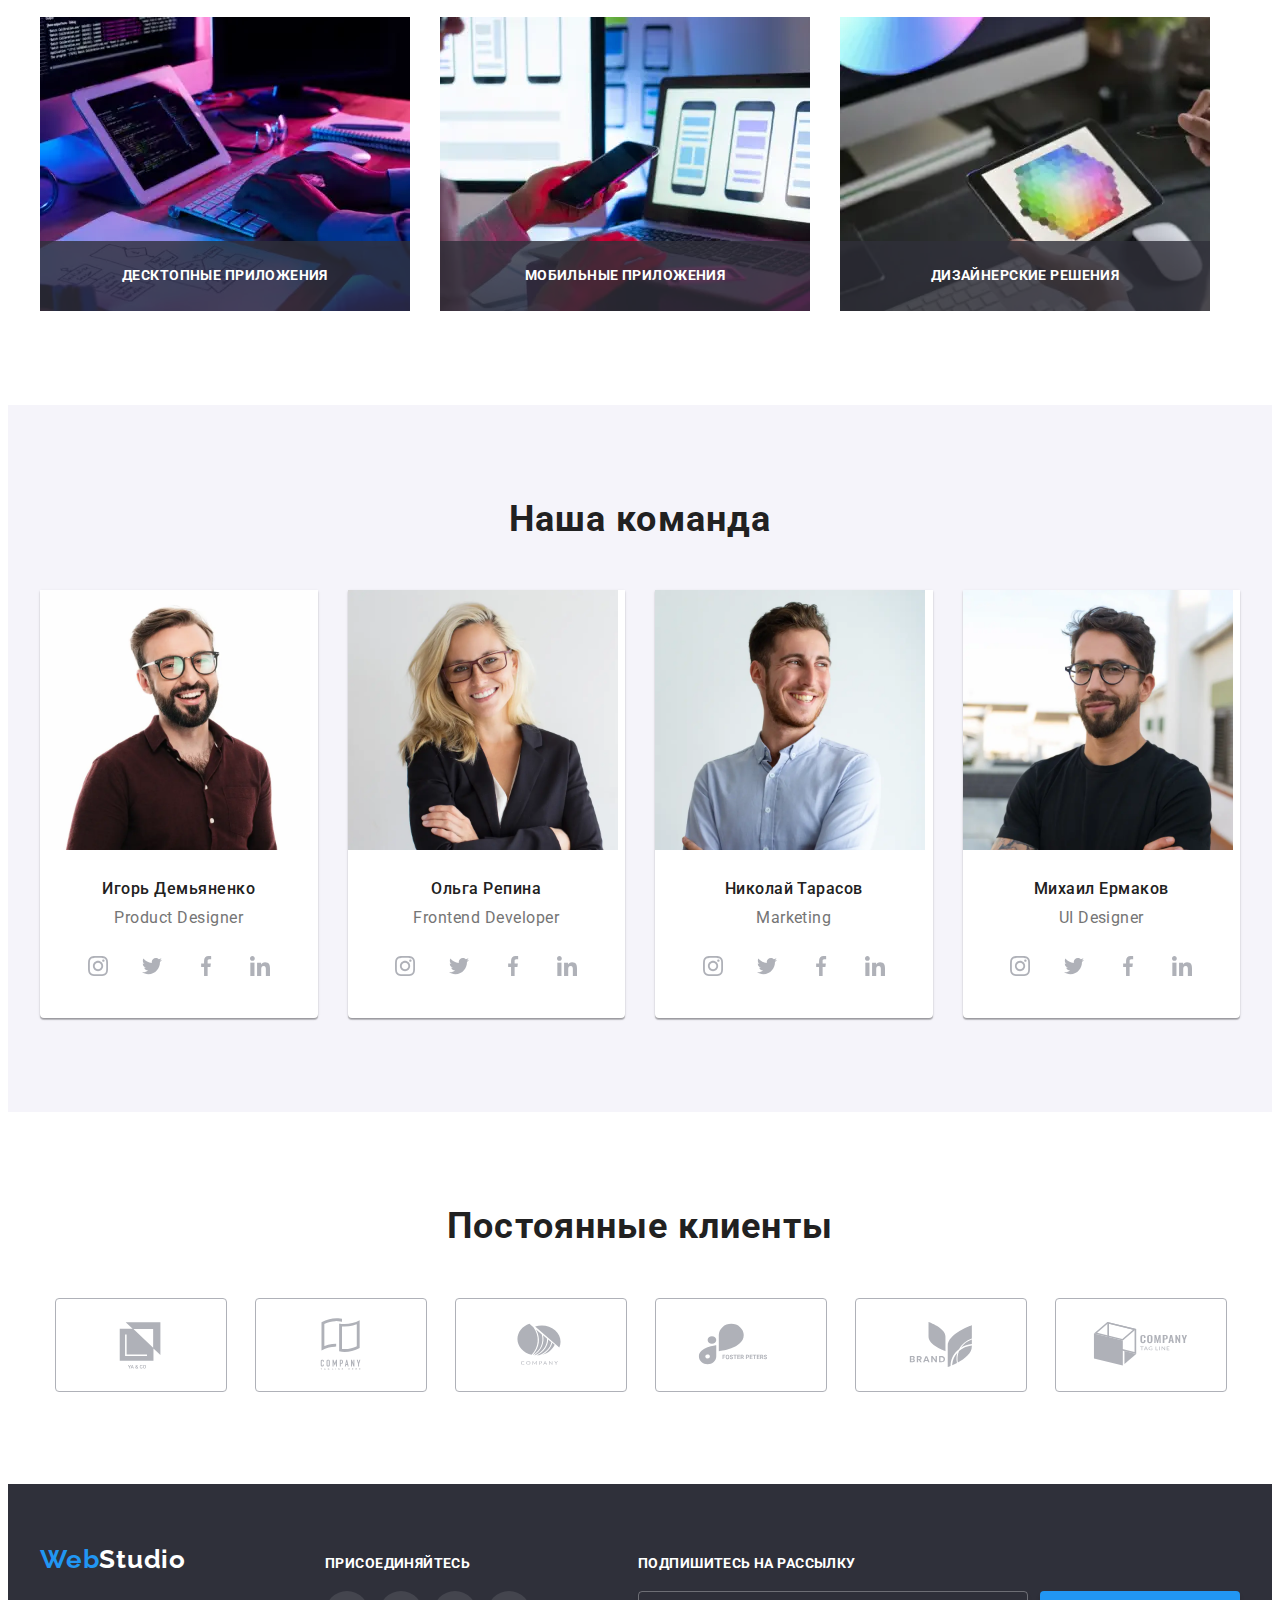
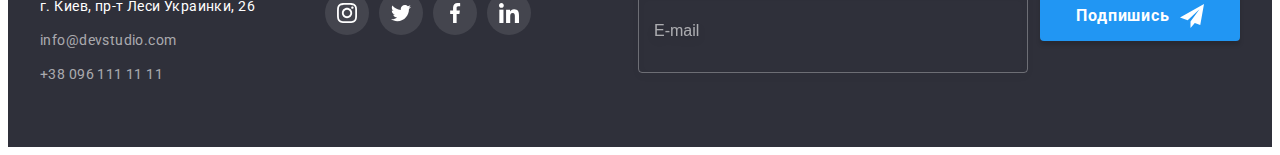
==== commit 5ddc06fb: "fix bugs" ====
--- a/index.html
+++ b/index.html
@@ -24,7 +24,7 @@
       <!--Main Navigation-->
       <nav class="nav">
         <a href="./index.html" lang="en" class="logo nav__logo logo--color-dark link">
-          <span class="logo-accent">Web</span>Studio
+          <span class="logo--accent">Web</span>Studio
         </a>
         <ul class="menu list">
           <li class="menu__item">
@@ -319,7 +319,7 @@
     <div class="container">
       <div class="footer-address-wrap">
         <a href="./index.html" lang="en" class="logo  logo--color-light link">
-          <span class="logo-accent">Web</span>Studio
+          <span class="logo--accent">Web</span>Studio
         </a>
         <address class="address">
           <ul class="address-list list">
--- a/css/main.min.css
+++ b/css/main.min.css
@@ -1 +1 @@
-:root{--logo-dark-color: #000000;--logo-light-color: #FFFFFF;--header-nav-color: #212121;--header-contacts-color: #757575;--main-title-color: #ffffff;--second-title-color: #212121;--border-check-color: #212121;--main-text-color: #757575;--accent-color: #2196F3;--main-btn-color: #2196F3;--second-btn-color: #F5F4FA;--main-bg-color: #2F303A;--team-card-bg: #FFFFFF;--footer-contacts-color: rgba(255, 255, 255, 0.6);--main-font: "Roboto", sans-serif}p,h1,h2,h3,h4,h5,h6{margin:0}ul{margin:0;padding-left:0}button{cursor:pointer}a{color:inherit}img{display:block}body{font-family:var(--main-font);color:var(--main-text-color)}.list{list-style:none}.link{text-decoration:none}.visually-hidden{position:absolute;white-space:nowrap;width:1px;height:1px;overflow:hidden;border:0;padding:0;clip:rect(0, 0, 0, 0);clip-path:inset(50%);margin:-1px}a.active{color:var(--accent-color);position:relative}a.active::after{content:"";display:block;height:4px;width:100%;background:var(--accent-color);border-color:var(--accent-color);border-radius:2px;position:absolute;bottom:0}.container{width:1200px;margin:0 auto;padding-left:15px;padding-right:15px}.btn{font-family:inherit;font-weight:700;font-size:16px;line-height:1.88;letter-spacing:.06em;color:#fff;background:var(--main-btn-color);display:block;min-width:200px;min-height:50px;padding:10px 32px;border:1px solid rgba(0,0,0,0);border-radius:4px;margin:0 auto;transition:background 250ms cubic-bezier(0.4, 0, 0.2, 1);transition:box-shadow 250ms cubic-bezier(0.4, 0, 0.2, 1)}.btn:hover,.btn:focus{background:#188ce8;box-shadow:0px 4px 4px rgba(0,0,0,.15)}.backdrop{position:fixed;top:0;left:0;width:100%;height:100%;background:rgba(0,0,0,.2);transition:opacity 250ms cubic-bezier(0.4, 0, 0.2, 1),visibility 250ms cubic-bezier(0.4, 0, 0.2, 1)}.modal{position:absolute;top:50%;left:50%;transform:translate(-50%, -50%) scale(1);width:528px;min-height:581px;background:#fff;box-shadow:0px 1px 3px rgba(0,0,0,.12),0px 1px 1px rgba(0,0,0,.14),0px 2px 1px rgba(0,0,0,.2);border-radius:4px;transition:transform 250ms cubic-bezier(0.4, 0, 0.2, 1);padding:40px}.backdrop.is-hidden .modal{transform:translate(-50%, -50%) scale(0)}.modal__title{font-weight:700;font-size:20px;line-height:1.15;text-align:center;letter-spacing:.03em;margin-bottom:12px;color:var(--second-title-color)}.modal-form__input-label{font-weight:400;font-size:12px;line-height:1.16;letter-spacing:.01em;color:var(--main-text-color);display:block;margin-bottom:4px}.modal-field{margin-bottom:10px}.modal-field.margin-btm-20{margin-bottom:20px}.modal-field.margin-btm-30{margin-bottom:30px}.input-wrap{position:relative}.modal-form__input{width:100%;height:40px;border:1px solid rgba(33,33,33,.2);border-radius:4px;background-color:rgba(0,0,0,0);padding-left:35px;outline:rgba(0,0,0,0);transition:border-color 250ms cubic-bezier(0.4, 0, 0.2, 1)}.modal-form__input:focus{border-color:var(--accent-color)}.modal-form__input-icon{position:absolute;left:15px;top:50%;transform:translateY(-50%);transition:fill 250ms cubic-bezier(0.4, 0, 0.2, 1)}.modal-input:focus+.modal-form__input-icon{fill:var(--accent-color)}.modal-form__text{width:100%;height:120px;border:1px solid rgba(33,33,33,.2);border-radius:4px;padding:12px 16px;resize:none;transition:border-color 250ms cubic-bezier(0.4, 0, 0.2, 1);outline:rgba(0,0,0,0)}.modal-form__text:focus{border-color:var(--accent-color)}.modal-form__text::placeholder{font-weight:400;font-size:14px;line-height:1,14;letter-spacing:.01em;color:rgba(117,117,117,.5)}.modal-form__check-text{font-weight:400;font-size:14px;line-height:1.71;letter-spacing:.03em;display:flex;align-items:center;justify-content:center;color:var(--main-text-color)}.modal-form__check-text::before{content:"";width:16px;height:15px;margin-right:5px;border:1px solid var(--border-check-color);border-radius:2px}.modal-form__input-check:focus+.modal-form__check-text::before{border-color:var(--accent-color)}.modal-form__input-check:checked+.modal-form__check-text::before{background-color:var(--accent-color);background-image:url(../images/che.svg);background-repeat:no-repeat;background-position:center;border-color:var(--accent-color);border-radius:2px}.modal-form__check-text a{color:var(--accent-color);margin-left:5px}.modal__close-btn{position:absolute;top:10px;right:10px;width:30px;height:30px;border:1px solid rgba(0,0,0,.1);background-color:rgba(0,0,0,0);border-radius:50%;display:flex;align-items:center;justify-content:center;outline:rgba(0,0,0,0);padding:0;transition:border-color 250ms cubic-bezier(0.4, 0, 0.2, 1)}.modal__close-btn:hover,.modal__close-btn:focus{border-color:var(--accent-color)}.close-btn{transition:fill 250ms cubic-bezier(0.4, 0, 0.2, 1)}.modal__close-btn:hover .close-btn,.modal__close-btn:focus .close-btn{fill:var(--accent-color)}.is-hidden{opacity:0;visibility:hidden;pointer-events:none}.no-scroll{overflow:hidden}.header{border-bottom:1px solid #ececec}.header .container{display:flex;align-items:center}.nav{display:flex;align-items:center}.logo{font-family:"Raleway";font-weight:700;font-size:26px;line-height:1.19;letter-spacing:.03em;padding:24px 0}.logo--color-dark{color:var(--logo-dark-color)}.nav__logo{margin-right:93px}.logo-accent{color:var(--accent-color)}.menu__link,.contacts__tel,.contacts__email{font-weight:500;font-size:14px;line-height:1.14;letter-spacing:.02em;color:var(--header-nav-color);display:inline-block;padding:32px 0;transition:color 250ms cubic-bezier(0.4, 0, 0.2, 1)}.menu__link:hover,.menu__link:focus,.menu__link:hover,.menu__link:focus,.menu__link:hover,.menu__link:focus,.contacts__tel:hover,.contacts__tel:focus,.contacts__tel:hover,.contacts__tel:focus,.contacts__tel:hover,.contacts__tel:focus,.contacts__email:hover,.contacts__email:focus,.contacts__email:hover,.contacts__email:focus,.contacts__email:hover,.contacts__email:focus{color:var(--accent-color)}.contacts__tel,.contacts__email{color:var(--header-contacts-color);display:flex;justify-content:center;align-items:center}.contacts__mail-icon,.contacts__tel-icon{margin-right:10px;fill:currentColor}.menu,.contacts{display:flex;align-items:center}.menu__item:not(:last-child),.contacts__item:not(:last-child){margin-right:50px}.header-contacts{margin-left:auto}.hero{background-color:var(--main-bg-color);max-width:1600px;height:600px;margin:0 auto;background-image:linear-gradient(to right, rgba(47, 48, 58, 0.4), rgba(47, 48, 58, 0.4)),url(../images/herobg.jpg);background-repeat:no-repeat;background-position:center;background-size:cover;padding:200px 0}.hero .container{text-align:center}.hero__title{font-weight:900;font-size:44px;line-height:1.36;letter-spacing:.06em;text-transform:uppercase;color:var(--main-title-color);max-width:696px;display:block;margin:0 auto;margin-bottom:30px}.features{padding-top:94px;padding-bottom:94px}.features-list{display:flex;justify-content:space-between}.features-list__item{width:270px}.features-list__item+.features-list__item{margin-left:30px}.features-list__thumb{height:120px;margin-bottom:30px;display:flex;justify-content:center;align-items:center;background:#f5f4fa;border-radius:4px}.features-list__subtitle{font-weight:700;font-size:14px;line-height:1.14;letter-spacing:.03em;text-transform:uppercase;color:var(--second-title-color);margin-bottom:10px}.features-list__text{font-size:14px;line-height:1.71;letter-spacing:.03em}.products{padding-bottom:94px}.products-list{display:flex}.products-list__item{position:relative}.products-list__item+.products-list__item{margin-left:30px}.products-list__item-title{display:flex;font-style:normal;font-weight:700;font-size:14px;line-height:1.14;text-align:center;letter-spacing:.03em;text-transform:uppercase;background:rgba(47,48,58,.8);color:#fff;width:100%;height:70px;position:absolute;left:0;bottom:0;align-items:center;justify-content:center}.products__title{font-weight:700;font-size:36px;line-height:1.16;text-align:center;letter-spacing:.03em;color:var(--second-title-color);margin-bottom:50px}.team{background-color:#f5f4fa;padding-top:94px;padding-bottom:94px}.team-list{display:flex;margin:-15px}.team-list__item{flex-basis:calc(33.3333333333% - 30px);margin:15px;background-color:var(--team-card-bg);box-shadow:0px 1px 3px rgba(0,0,0,.12),0px 1px 1px rgba(0,0,0,.14),0px 2px 1px rgba(0,0,0,.2);border-radius:0px 0px 4px 4px}.team-list__title-wrap{padding:30px 0}.team__title{font-weight:700;font-size:36px;line-height:1.16;text-align:center;letter-spacing:.03em;color:var(--second-title-color);margin-bottom:50px}.team-list__subtitle{font-weight:500;font-size:16px;line-height:1.18;text-align:center;letter-spacing:.03em;color:var(--second-title-color);margin-bottom:10px}.team-list__text{font-size:16px;line-height:1.18;text-align:center;letter-spacing:.03em;margin-bottom:16px}.masters-soc-list{display:flex;justify-content:center}.masters-soc-list__item{width:44px;height:44px;margin-left:10px}.masters-soc-list__item:first-child{margin-left:0}.masters-soc-list__link{display:flex;align-items:center;justify-content:center;width:100%;height:100%;border-radius:50%;color:#afb1b8;transition:background-color 250ms cubic-bezier(0.4, 0, 0.2, 1),color 250ms cubic-bezier(0.4, 0, 0.2, 1)}.masters-soc-list__link:hover,.masters-soc-list__link:focus{background-color:var(--accent-color);color:#fff}.masters-soc-list__icon{fill:currentColor}.clients{padding-top:94px;padding-bottom:94px}.clients__title{font-weight:700;font-size:36px;line-height:1.16;text-align:center;letter-spacing:.03em;color:var(--second-title-color);margin-bottom:50px}.clients-list{display:flex;justify-content:center}.clients-list__item{width:170px;height:92px}.clients-list__item:not(:last-child){margin-right:30px}.clients-list__link{width:100%;height:100%;display:flex;justify-content:center;align-items:center;color:#afb1b8;border:1px solid #afb1b8;border-radius:4px;transition:color 250ms cubic-bezier(0.4, 0, 0.2, 1),border 250ms cubic-bezier(0.4, 0, 0.2, 1)}.clients-list__link:hover,.clients-list__link:focus{color:var(--accent-color);border:1px solid var(--accent-color);outline:rgba(0,0,0,0)}.clients-list__icon{fill:currentColor}.footer{background-color:var(--main-bg-color);padding-top:60px;padding-bottom:60px}.footer .container{display:flex;align-items:baseline}.logo{font-family:"Raleway";font-weight:700;font-size:26px;line-height:1.19;letter-spacing:.03em;display:inline-block}.logo span{color:var(--accent-color)}.logo--color-light{color:var(--logo-light-color);margin-bottom:20px}.address{font-style:normal;font-size:14px;line-height:1.71;letter-spacing:.03em}.footer-address-wrap{color:#fff}.address-list__item:not(:last-child){margin-bottom:10px}.address-list__email,.address-list__tel{color:var(--footer-contacts-color);transition:color 250ms cubic-bezier(0.4, 0, 0.2, 1)}.address-list__email:hover,.address-list__email:focus,.address-list__email:hover,.address-list__email:focus,.address-list__tel:hover,.address-list__tel:focus,.address-list__tel:hover,.address-list__tel:focus{color:var(--accent-color)}.address-list__address,.footer-link{transition:color 250ms cubic-bezier(0.4, 0, 0.2, 1)}.address-list__address:hover,.address-list__address:focus,.address-list__address:hover,.address-list__address:focus,.footer-link:hover,.footer-link:focus,.footer-link:hover,.footer-link:focus{color:var(--accent-color)}.footer-address-wrap{margin-right:70px}.footer-soc{margin-right:auto}.footer-soc__title,.connect__title{font-weight:700;font-size:14px;line-height:16px;letter-spacing:.03em;text-transform:uppercase;color:var(--main-title-color);margin-bottom:20px}.social{display:flex;justify-content:center}.social__item{width:44px;height:44px;margin-left:10px}.social__item:first-child{margin-left:0}.social__link{display:flex;align-items:center;justify-content:center;width:100%;height:100%;border-radius:50%;color:#fff;background:rgba(255,255,255,.1);transition:background-color 250ms cubic-bezier(0.4, 0, 0.2, 1)}.social__link:hover,.social__link:focus{background-color:var(--accent-color)}.social__icon{fill:currentColor}.subscribe{display:flex}.subscribe__input{width:358px;height:50px;background-color:rgba(0,0,0,0);border:1px solid rgba(255,255,255,.3);filter:drop-shadow(0px 4px 4px rgba(0, 0, 0, 0.15));border-radius:4px;outline:rgba(0,0,0,0);padding:15px;margin-right:12px;color:rgba(255,255,255,.6)}.subscribe__input::placeholder{font-style:normal;font-weight:400;font-size:16px;line-height:1.25;color:rgba(255,255,255,.6)}.subscribe__input:focus{border-color:var(--accent-color)}.subscribe__btn{box-shadow:0px 4px 4px rgba(0,0,0,.15);color:#fff;display:flex;justify-content:center;align-items:center;height:50px}.subscribe__icon{fill:currentColor;margin-left:10px}.portfolio{padding:94px 0}.portfolio-nav{display:flex;justify-content:center;margin-bottom:50px}.portfolio-nav .portfolio-item{margin-left:8px}.portfolio-nav .portfolio-item:first-child{margin-left:0}.portfolio-btn{font-family:inherit;font-weight:500;font-size:16px;line-height:1.62;text-align:center;letter-spacing:.03em;color:#212121;background-color:var(--second-btn-color);cursor:pointer;padding:6px 22px;border:1px solid rgba(0,0,0,0);border-radius:4px;transition:color 250ms cubic-bezier(0.4, 0, 0.2, 1),background-color 250ms cubic-bezier(0.4, 0, 0.2, 1),box-shadow 250ms cubic-bezier(0.4, 0, 0.2, 1)}.portfolio-btn:hover,.portfolio-btn:focus{color:#fff;background-color:var(--main-btn-color);box-shadow:0px 3px 1px rgba(0,0,0,.1),0px 1px 2px rgba(0,0,0,.08),0px 2px 2px rgba(0,0,0,.12)}.portfolio-list{display:flex;flex-wrap:wrap;margin:-15px}.portfolio-list .portfolio-item{flex-basis:calc(33.3333333333% - 30px);margin:15px}.portfolio-link{display:block;transition:box-shadow 250ms cubic-bezier(0.4, 0, 0.2, 1)}.portfolio-link:hover,.portfolio-link:focus{box-shadow:0px 1px 1px rgba(0,0,0,.12),0px 4px 4px rgba(0,0,0,.06),1px 4px 6px rgba(0,0,0,.16);outline:rgba(0,0,0,0)}.portfolio-top-wrap{position:relative;overflow:hidden}.portfolio-top-text{position:absolute;top:0;font-weight:400;font-size:18px;line-height:1.56;letter-spacing:.03em;color:#fff;background:rgba(33,150,243,.9);padding:63px 24px;height:100%;transform:translateY(101%);transition:transform 250ms cubic-bezier(0.4, 0, 0.2, 1)}.portfolio-link:hover .portfolio-top-text,.portfolio-link:focus .portfolio-top-text{transform:translateY(0)}.portfolio-title-wrap{padding:20px 24px;border-bottom:1px solid #eee;border-left:1px solid #eee;border-right:1px solid #eee}.portfolio-subtitle{font-weight:700;font-size:18px;line-height:2;letter-spacing:.06em;color:var(--second-title-color);margin-bottom:4px}.portfolio-text{font-size:16px;line-height:1.88;letter-spacing:.03em}/*# sourceMappingURL=main.min.css.map */+:root{--logo-dark-color: #000000;--logo-light-color: #FFFFFF;--header-nav-color: #212121;--header-contacts-color: #757575;--main-title-color: #ffffff;--second-title-color: #212121;--border-check-color: #212121;--main-text-color: #757575;--accent-color: #2196F3;--main-btn-color: #2196F3;--second-btn-color: #F5F4FA;--main-bg-color: #2F303A;--team-card-bg: #FFFFFF;--footer-contacts-color: rgba(255, 255, 255, 0.6);--main-font: "Roboto", sans-serif}p,h1,h2,h3,h4,h5,h6{margin:0}ul{margin:0;padding-left:0}button{cursor:pointer}a{color:inherit}img{display:block}body{font-family:var(--main-font);color:var(--main-text-color)}.list{list-style:none}.link{text-decoration:none}.visually-hidden{position:absolute;white-space:nowrap;width:1px;height:1px;overflow:hidden;border:0;padding:0;clip:rect(0, 0, 0, 0);clip-path:inset(50%);margin:-1px}.menu__link.active{color:var(--accent-color);position:relative}.active::after{content:"";display:block;height:4px;width:100%;background:var(--accent-color);border-color:var(--accent-color);border-radius:2px;position:absolute;bottom:0}.container{width:1200px;margin:0 auto;padding-left:15px;padding-right:15px}.btn{font-family:inherit;font-weight:700;font-size:16px;line-height:1.88;letter-spacing:.06em;color:#fff;background:var(--main-btn-color);display:block;min-width:200px;min-height:50px;padding:10px 32px;border:1px solid rgba(0,0,0,0);border-radius:4px;margin:0 auto;transition:background 250ms cubic-bezier(0.4, 0, 0.2, 1);transition:box-shadow 250ms cubic-bezier(0.4, 0, 0.2, 1)}.btn:hover,.btn:focus{background:#188ce8;box-shadow:0px 4px 4px rgba(0,0,0,.15)}.backdrop{position:fixed;top:0;left:0;width:100%;height:100%;background:rgba(0,0,0,.2);transition:opacity 250ms cubic-bezier(0.4, 0, 0.2, 1),visibility 250ms cubic-bezier(0.4, 0, 0.2, 1)}.modal{position:absolute;top:50%;left:50%;transform:translate(-50%, -50%) scale(1);width:528px;min-height:581px;background:#fff;box-shadow:0px 1px 3px rgba(0,0,0,.12),0px 1px 1px rgba(0,0,0,.14),0px 2px 1px rgba(0,0,0,.2);border-radius:4px;transition:transform 250ms cubic-bezier(0.4, 0, 0.2, 1);padding:40px}.backdrop.is-hidden .modal{transform:translate(-50%, -50%) scale(0)}.modal__title{font-weight:700;font-size:20px;line-height:1.15;text-align:center;letter-spacing:.03em;margin-bottom:12px;color:var(--second-title-color)}.modal-form__input-label{font-weight:400;font-size:12px;line-height:1.16;letter-spacing:.01em;color:var(--main-text-color);display:block;margin-bottom:4px}.modal-field{margin-bottom:10px}.modal-field.margin-btm-20{margin-bottom:20px}.modal-field.margin-btm-30{margin-bottom:30px}.input-wrap{position:relative}.modal-form__input{width:100%;height:40px;border:1px solid rgba(33,33,33,.2);border-radius:4px;background-color:rgba(0,0,0,0);padding-left:35px;outline:rgba(0,0,0,0);transition:border-color 250ms cubic-bezier(0.4, 0, 0.2, 1)}.modal-form__input:focus{border-color:var(--accent-color)}.modal-form__input-icon{position:absolute;left:15px;top:50%;transform:translateY(-50%);transition:fill 250ms cubic-bezier(0.4, 0, 0.2, 1)}.modal-form__input:focus+.modal-form__input-icon{fill:var(--accent-color)}.modal-form__text{width:100%;height:120px;border:1px solid rgba(33,33,33,.2);border-radius:4px;padding:12px 16px;resize:none;transition:border-color 250ms cubic-bezier(0.4, 0, 0.2, 1);outline:rgba(0,0,0,0)}.modal-form__text:focus{border-color:var(--accent-color)}.modal-form__text::placeholder{font-weight:400;font-size:14px;line-height:1,14;letter-spacing:.01em;color:rgba(117,117,117,.5)}.modal-form__check-text{font-weight:400;font-size:14px;line-height:1.71;letter-spacing:.03em;display:flex;align-items:center;justify-content:center;color:var(--main-text-color)}.modal-form__check-text::before{content:"";width:16px;height:15px;margin-right:5px;border:1px solid var(--border-check-color);border-radius:2px}.modal-form__input-check:focus+.modal-form__check-text::before{border-color:var(--accent-color)}.modal-form__input-check:checked+.modal-form__check-text::before{background-color:var(--accent-color);background-image:url(../images/che.svg);background-repeat:no-repeat;background-position:center;border-color:var(--accent-color);border-radius:2px}.modal-form__check-text a{color:var(--accent-color);margin-left:5px}.modal__close-btn{position:absolute;top:10px;right:10px;width:30px;height:30px;border:1px solid rgba(0,0,0,.1);background-color:rgba(0,0,0,0);border-radius:50%;display:flex;align-items:center;justify-content:center;outline:rgba(0,0,0,0);padding:0;transition:border-color 250ms cubic-bezier(0.4, 0, 0.2, 1)}.modal__close-btn:hover,.modal__close-btn:focus{border-color:var(--accent-color)}.close-btn{transition:fill 250ms cubic-bezier(0.4, 0, 0.2, 1)}.modal__close-btn:hover .close-btn,.modal__close-btn:focus .close-btn{fill:var(--accent-color)}.is-hidden{opacity:0;visibility:hidden;pointer-events:none}.no-scroll{overflow:hidden}.header{border-bottom:1px solid #ececec}.header .container{display:flex;align-items:center}.nav{display:flex;align-items:center}.logo{font-family:"Raleway";font-weight:700;font-size:26px;line-height:1.19;letter-spacing:.03em}.logo--color-dark{color:var(--logo-dark-color)}.nav__logo{margin-right:93px;padding:24px 0}.logo--accent{color:var(--accent-color)}.menu__link,.contacts__tel,.contacts__email{font-weight:500;font-size:14px;line-height:1.14;letter-spacing:.02em;color:var(--header-nav-color);display:inline-block;padding:32px 0;transition:color 250ms cubic-bezier(0.4, 0, 0.2, 1)}.menu__link:hover,.menu__link:focus,.menu__link:hover,.menu__link:focus,.menu__link:hover,.menu__link:focus,.contacts__tel:hover,.contacts__tel:focus,.contacts__tel:hover,.contacts__tel:focus,.contacts__tel:hover,.contacts__tel:focus,.contacts__email:hover,.contacts__email:focus,.contacts__email:hover,.contacts__email:focus,.contacts__email:hover,.contacts__email:focus{color:var(--accent-color)}.contacts__tel,.contacts__email{color:var(--header-contacts-color);display:flex;justify-content:center;align-items:center}.contacts__mail-icon,.contacts__tel-icon{margin-right:10px;fill:currentColor}.menu,.contacts{display:flex;align-items:center}.menu__item:not(:last-child),.contacts__item:not(:last-child){margin-right:50px}.header-contacts{margin-left:auto}.hero{background-color:var(--main-bg-color);max-width:1600px;height:600px;margin:0 auto;background-image:linear-gradient(to right, rgba(47, 48, 58, 0.4), rgba(47, 48, 58, 0.4)),url(../images/herobg.jpg);background-repeat:no-repeat;background-position:center;background-size:cover;padding:200px 0}.hero .container{text-align:center}.hero__title{font-weight:900;font-size:44px;line-height:1.36;letter-spacing:.06em;text-transform:uppercase;color:var(--main-title-color);max-width:696px;display:block;margin:0 auto;margin-bottom:30px}.features{padding-top:94px;padding-bottom:94px}.features-list{display:flex;justify-content:space-between}.features-list__item{width:270px}.features-list__item+.features-list__item{margin-left:30px}.features-list__thumb{height:120px;margin-bottom:30px;display:flex;justify-content:center;align-items:center;background:#f5f4fa;border-radius:4px}.features-list__subtitle{font-weight:700;font-size:14px;line-height:1.14;letter-spacing:.03em;text-transform:uppercase;color:var(--second-title-color);margin-bottom:10px}.features-list__text{font-size:14px;line-height:1.71;letter-spacing:.03em}.products{padding-bottom:94px}.products-list{display:flex}.products-list__item{position:relative}.products-list__item+.products-list__item{margin-left:30px}.products-list__item-title{display:flex;font-style:normal;font-weight:700;font-size:14px;line-height:1.14;text-align:center;letter-spacing:.03em;text-transform:uppercase;background:rgba(47,48,58,.8);color:#fff;width:100%;height:70px;position:absolute;left:0;bottom:0;align-items:center;justify-content:center}.products__title{font-weight:700;font-size:36px;line-height:1.16;text-align:center;letter-spacing:.03em;color:var(--second-title-color);margin-bottom:50px}.team{background-color:#f5f4fa;padding-top:94px;padding-bottom:94px}.team-list{display:flex;margin:-15px}.team-list__item{flex-basis:calc(33.3333333333% - 30px);margin:15px;background-color:var(--team-card-bg);box-shadow:0px 1px 3px rgba(0,0,0,.12),0px 1px 1px rgba(0,0,0,.14),0px 2px 1px rgba(0,0,0,.2);border-radius:0px 0px 4px 4px}.team-list__title-wrap{padding:30px 0}.team__title{font-weight:700;font-size:36px;line-height:1.16;text-align:center;letter-spacing:.03em;color:var(--second-title-color);margin-bottom:50px}.team-list__subtitle{font-weight:500;font-size:16px;line-height:1.18;text-align:center;letter-spacing:.03em;color:var(--second-title-color);margin-bottom:10px}.team-list__text{font-size:16px;line-height:1.18;text-align:center;letter-spacing:.03em;margin-bottom:16px}.masters-soc-list{display:flex;justify-content:center}.masters-soc-list__item{width:44px;height:44px;margin-left:10px}.masters-soc-list__item:first-child{margin-left:0}.masters-soc-list__link{display:flex;align-items:center;justify-content:center;width:100%;height:100%;border-radius:50%;color:#afb1b8;transition:background-color 250ms cubic-bezier(0.4, 0, 0.2, 1),color 250ms cubic-bezier(0.4, 0, 0.2, 1)}.masters-soc-list__link:hover,.masters-soc-list__link:focus{background-color:var(--accent-color);color:#fff}.masters-soc-list__icon{fill:currentColor}.clients{padding-top:94px;padding-bottom:94px}.clients__title{font-weight:700;font-size:36px;line-height:1.16;text-align:center;letter-spacing:.03em;color:var(--second-title-color);margin-bottom:50px}.clients-list{display:flex;justify-content:center}.clients-list__item{width:170px;height:92px}.clients-list__item:not(:last-child){margin-right:30px}.clients-list__link{width:100%;height:100%;display:flex;justify-content:center;align-items:center;color:#afb1b8;border:1px solid #afb1b8;border-radius:4px;transition:color 250ms cubic-bezier(0.4, 0, 0.2, 1),border 250ms cubic-bezier(0.4, 0, 0.2, 1)}.clients-list__link:hover,.clients-list__link:focus{color:var(--accent-color);border:1px solid var(--accent-color);outline:rgba(0,0,0,0)}.clients-list__icon{fill:currentColor}.footer{background-color:var(--main-bg-color);padding-top:60px;padding-bottom:60px}.footer .container{display:flex;align-items:baseline}.logo{font-family:"Raleway";font-weight:700;font-size:26px;line-height:1.19;letter-spacing:.03em;display:inline-block}.logo .logo--accent{color:var(--accent-color)}.logo--color-light{color:var(--logo-light-color);margin-bottom:20px}.address{font-style:normal;font-size:14px;line-height:1.71;letter-spacing:.03em}.footer-address-wrap{color:#fff}.address-list__item:not(:last-child){margin-bottom:10px}.address-list__email,.address-list__tel{color:var(--footer-contacts-color);transition:color 250ms cubic-bezier(0.4, 0, 0.2, 1)}.address-list__email:hover,.address-list__email:focus,.address-list__email:hover,.address-list__email:focus,.address-list__tel:hover,.address-list__tel:focus,.address-list__tel:hover,.address-list__tel:focus{color:var(--accent-color)}.address-list__address,.footer-link{transition:color 250ms cubic-bezier(0.4, 0, 0.2, 1)}.address-list__address:hover,.address-list__address:focus,.address-list__address:hover,.address-list__address:focus,.footer-link:hover,.footer-link:focus,.footer-link:hover,.footer-link:focus{color:var(--accent-color)}.footer-address-wrap{margin-right:70px}.footer-soc{margin-right:auto}.footer-soc__title,.connect__title{font-weight:700;font-size:14px;line-height:16px;letter-spacing:.03em;text-transform:uppercase;color:var(--main-title-color);margin-bottom:20px}.social{display:flex;justify-content:center}.social__item{width:44px;height:44px;margin-left:10px}.social__item:first-child{margin-left:0}.social__link{display:flex;align-items:center;justify-content:center;width:100%;height:100%;border-radius:50%;color:#fff;background:rgba(255,255,255,.1);transition:background-color 250ms cubic-bezier(0.4, 0, 0.2, 1)}.social__link:hover,.social__link:focus{background-color:var(--accent-color)}.social__icon{fill:currentColor}.subscribe{display:flex}.subscribe__input{width:358px;height:50px;background-color:rgba(0,0,0,0);border:1px solid rgba(255,255,255,.3);filter:drop-shadow(0px 4px 4px rgba(0, 0, 0, 0.15));border-radius:4px;outline:rgba(0,0,0,0);padding:15px;margin-right:12px;color:rgba(255,255,255,.6)}.subscribe__input::placeholder{font-style:normal;font-weight:400;font-size:16px;line-height:1.25;color:rgba(255,255,255,.6)}.subscribe__input:focus{border-color:var(--accent-color)}.subscribe__btn{box-shadow:0px 4px 4px rgba(0,0,0,.15);color:#fff;display:flex;justify-content:center;align-items:center;height:50px}.subscribe__icon{fill:currentColor;margin-left:10px}.portfolio{padding:94px 0}.portfolio-nav{display:flex;justify-content:center;margin-bottom:50px}.portfolio-nav .portfolio-item{margin-left:8px}.portfolio-item:first-child{margin-left:0}.portfolio-btn{font-family:inherit;font-weight:500;font-size:16px;line-height:1.62;text-align:center;letter-spacing:.03em;color:#212121;background-color:var(--second-btn-color);cursor:pointer;padding:6px 22px;border:1px solid rgba(0,0,0,0);border-radius:4px;transition:color 250ms cubic-bezier(0.4, 0, 0.2, 1),background-color 250ms cubic-bezier(0.4, 0, 0.2, 1),box-shadow 250ms cubic-bezier(0.4, 0, 0.2, 1)}.portfolio-btn:hover,.portfolio-btn:focus{color:#fff;background-color:var(--main-btn-color);box-shadow:0px 3px 1px rgba(0,0,0,.1),0px 1px 2px rgba(0,0,0,.08),0px 2px 2px rgba(0,0,0,.12)}.portfolio-list{display:flex;flex-wrap:wrap;margin:-15px}.portfolio-list .portfolio-item{flex-basis:calc(33.3333333333% - 30px);margin:15px}.portfolio-link{display:block;transition:box-shadow 250ms cubic-bezier(0.4, 0, 0.2, 1)}.portfolio-link:hover,.portfolio-link:focus{box-shadow:0px 1px 1px rgba(0,0,0,.12),0px 4px 4px rgba(0,0,0,.06),1px 4px 6px rgba(0,0,0,.16);outline:rgba(0,0,0,0)}.portfolio-top-wrap{position:relative;overflow:hidden}.portfolio-top-text{position:absolute;top:0;font-weight:400;font-size:18px;line-height:1.56;letter-spacing:.03em;color:#fff;background:rgba(33,150,243,.9);padding:63px 24px;height:100%;transform:translateY(101%);transition:transform 250ms cubic-bezier(0.4, 0, 0.2, 1)}.portfolio-link:hover .portfolio-top-text,.portfolio-link:focus .portfolio-top-text{transform:translateY(0)}.portfolio-title-wrap{padding:20px 24px;border-bottom:1px solid #eee;border-left:1px solid #eee;border-right:1px solid #eee}.portfolio-subtitle{font-weight:700;font-size:18px;line-height:2;letter-spacing:.06em;color:var(--second-title-color);margin-bottom:4px}.portfolio-text{font-size:16px;line-height:1.88;letter-spacing:.03em}/*# sourceMappingURL=main.min.css.map */